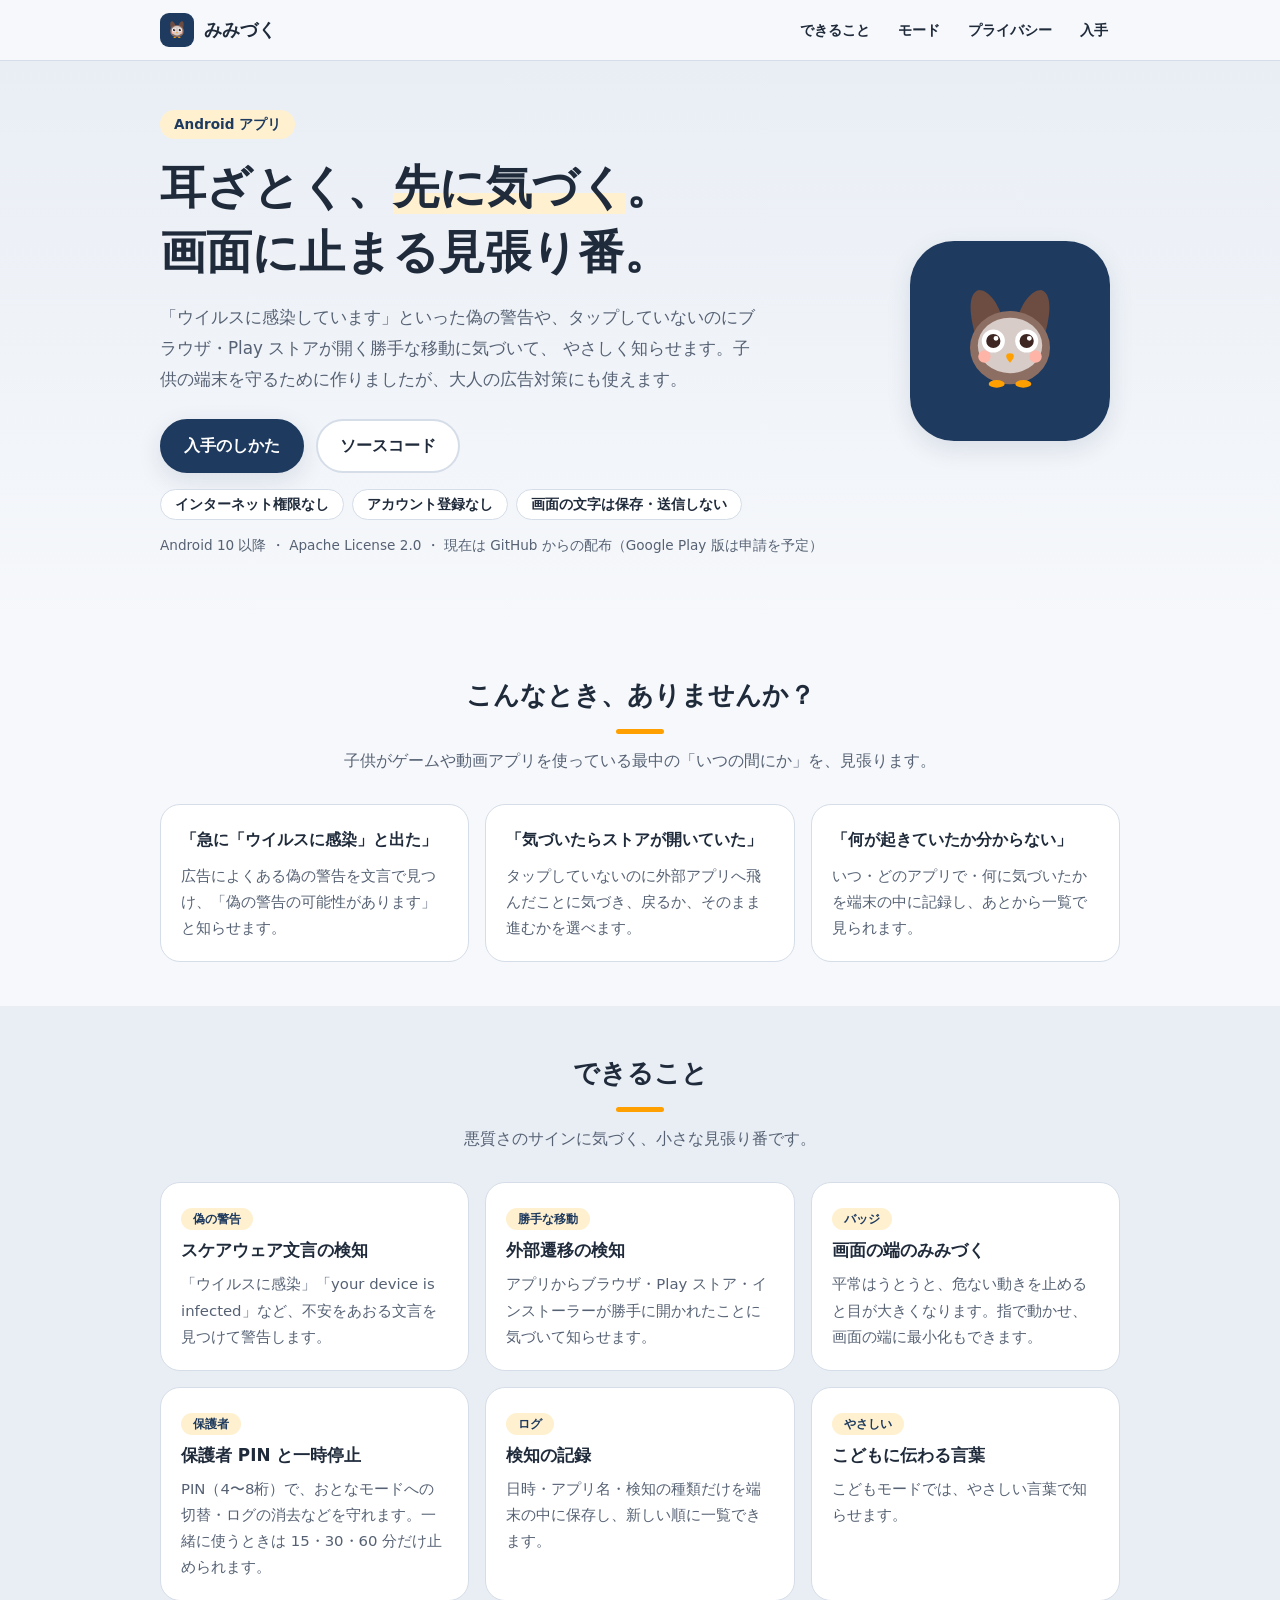
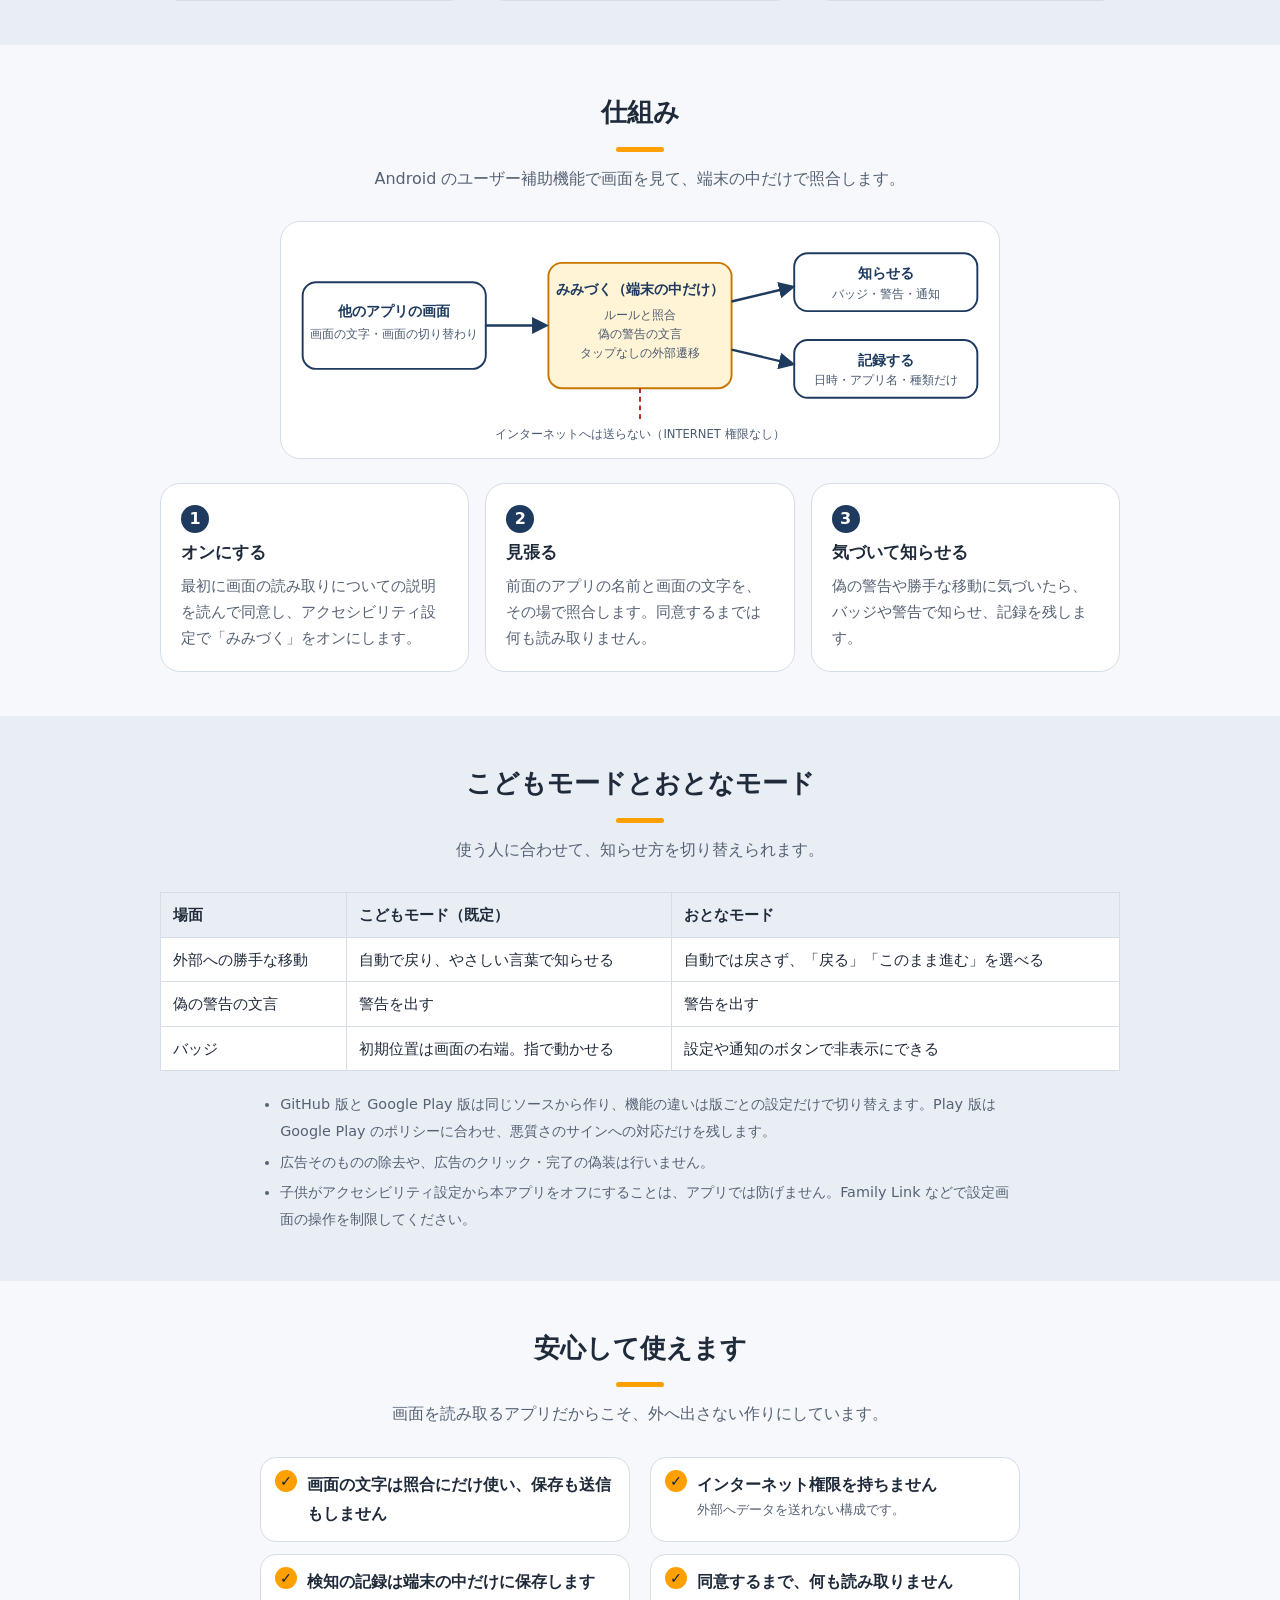
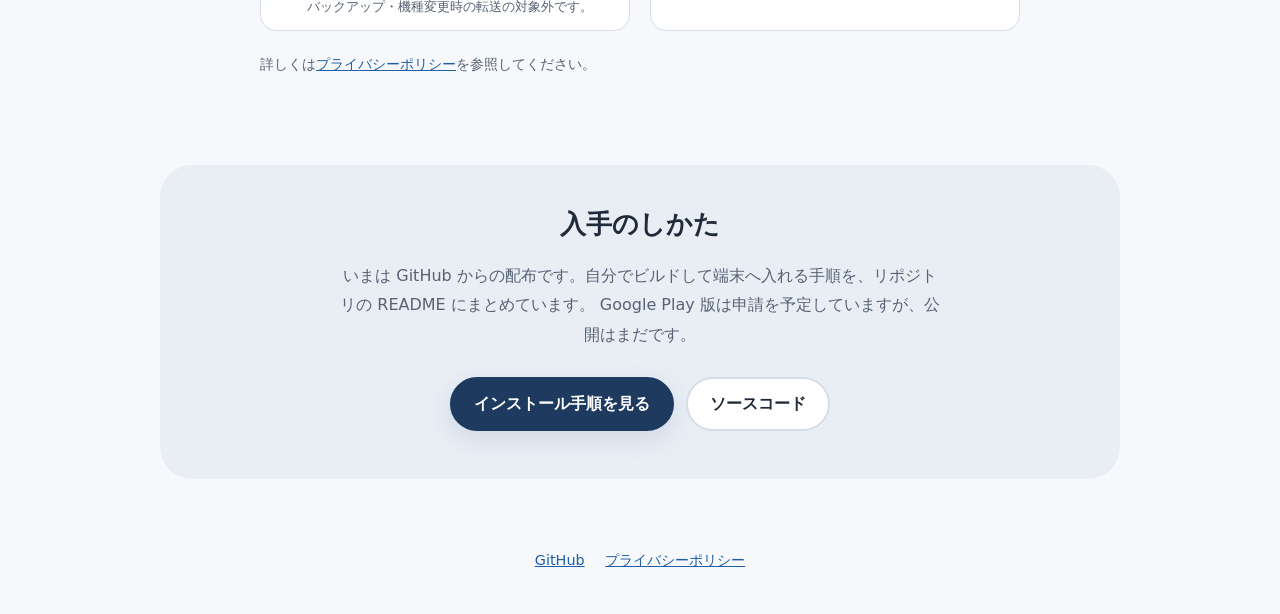
==== site/index.html @ 47a0e58a "docs: 🌐 みみづくの紹介サイト（site/）を追加 ikumemo・sesami-wear の site/ の構成に合わせ、HTML と CSS だけの静的ページを追加した。 実機のスクリーンシ" ====
<!doctype html>
<!--
  みみづくの紹介ページ。公開の手順は site/README.md。
  外部フォント・外部スクリプト・アクセス解析は読み込まない（閲覧者の情報を第三者へ送らないため）。
-->
<html lang="ja">
<head>
  <meta charset="utf-8">
  <meta name="viewport" content="width=device-width, initial-scale=1">
  <title>みみづく — 偽の警告・勝手な移動に気づく見張り番</title>
  <meta name="description" content="「ウイルスに感染」などの偽の警告や、広告による勝手なブラウザ・ストアへの移動に気づいて知らせる Android アプリ。子供の端末を守るために作りました。">
  <meta name="theme-color" content="#1E3A5F">
  <meta property="og:type" content="website">
  <meta property="og:url" content="https://filderschoice.github.io/mimiduku/">
  <link rel="canonical" href="https://filderschoice.github.io/mimiduku/">
  <meta property="og:title" content="みみづく">
  <meta property="og:description" content="偽の警告や勝手な移動に気づいて知らせる、Android の見張り番。（Android）">
  <meta property="og:locale" content="ja_JP">
  <meta property="og:site_name" content="みみづく">
  <link rel="icon" href="assets/icon.svg" type="image/svg+xml">
  <link rel="stylesheet" href="style.css">
</head>
<body>
  <header class="site-header">
    <div class="container">
      <a class="brand" href="#top">
        <img src="assets/icon.svg" alt="" width="34" height="34">
        <span>みみづく</span>
      </a>
      <nav class="nav" aria-label="ページ内の移動">
        <a href="#features">できること</a>
        <a href="#modes">モード</a>
        <a href="#privacy">プライバシー</a>
        <a href="#get">入手</a>
      </nav>
    </div>
  </header>

  <main id="top">
    <section class="hero">
      <div class="container hero-grid">
        <div>
          <span class="eyebrow">Android アプリ</span>
          <h1>耳ざとく、<em>先に気づく</em>。<br>画面に止まる見張り番。</h1>
          <p class="lead">
            「ウイルスに感染しています」といった偽の警告や、タップしていないのにブラウザ・Play ストアが開く勝手な移動に気づいて、
            やさしく知らせます。子供の端末を守るために作りましたが、大人の広告対策にも使えます。
          </p>
          <div class="actions">
            <a class="button primary" href="#get">入手のしかた</a>
            <a class="button" href="https://github.com/filderschoice/mimiduku">ソースコード</a>
          </div>
          <ul class="chips">
            <li>インターネット権限なし</li>
            <li>アカウント登録なし</li>
            <li>画面の文字は保存・送信しない</li>
          </ul>
          <p class="meta">Android 10 以降 ・ Apache License 2.0 ・ 現在は GitHub からの配布（Google Play 版は申請を予定）</p>
        </div>
        <img class="hero-icon" src="assets/icon.svg" alt="みみづくのアイコン。紺の背景に、くちばしの黄色い茶色のみみづく" width="200" height="200">
      </div>
    </section>

    <section id="scenes">
      <div class="container">
        <h2>こんなとき、ありませんか？</h2>
        <p class="section-lead">子供がゲームや動画アプリを使っている最中の「いつの間にか」を、見張ります。</p>
        <ul class="scenes">
          <li class="scene">
            <q>急に「ウイルスに感染」と出た</q>
            <p>広告によくある偽の警告を文言で見つけ、「偽の警告の可能性があります」と知らせます。</p>
          </li>
          <li class="scene">
            <q>気づいたらストアが開いていた</q>
            <p>タップしていないのに外部アプリへ飛んだことに気づき、戻るか、そのまま進むかを選べます。</p>
          </li>
          <li class="scene">
            <q>何が起きていたか分からない</q>
            <p>いつ・どのアプリで・何に気づいたかを端末の中に記録し、あとから一覧で見られます。</p>
          </li>
        </ul>
      </div>
    </section>

    <section id="features" class="alt">
      <div class="container">
        <h2>できること</h2>
        <p class="section-lead">悪質さのサインに気づく、小さな見張り番です。</p>
        <ul class="features">
          <li class="card">
            <span class="tag">偽の警告</span>
            <h3>スケアウェア文言の検知</h3>
            <p>「ウイルスに感染」「your device is infected」など、不安をあおる文言を見つけて警告します。</p>
          </li>
          <li class="card">
            <span class="tag">勝手な移動</span>
            <h3>外部遷移の検知</h3>
            <p>アプリからブラウザ・Play ストア・インストーラーが勝手に開かれたことに気づいて知らせます。</p>
          </li>
          <li class="card">
            <span class="tag">バッジ</span>
            <h3>画面の端のみみづく</h3>
            <p>平常はうとうと、危ない動きを止めると目が大きくなります。指で動かせ、画面の端に最小化もできます。</p>
          </li>
          <li class="card">
            <span class="tag">保護者</span>
            <h3>保護者 PIN と一時停止</h3>
            <p>PIN（4〜8桁）で、おとなモードへの切替・ログの消去などを守れます。一緒に使うときは 15・30・60 分だけ止められます。</p>
          </li>
          <li class="card">
            <span class="tag">ログ</span>
            <h3>検知の記録</h3>
            <p>日時・アプリ名・検知の種類だけを端末の中に保存し、新しい順に一覧できます。</p>
          </li>
          <li class="card">
            <span class="tag">やさしい</span>
            <h3>こどもに伝わる言葉</h3>
            <p>こどもモードでは、やさしい言葉で知らせます。</p>
          </li>
        </ul>
      </div>
    </section>

    <section id="how">
      <div class="container">
        <h2>仕組み</h2>
        <p class="section-lead">Android のユーザー補助機能で画面を見て、端末の中だけで照合します。</p>
        <img class="diagram" src="assets/how-it-works.svg" alt="仕組みの図解（実画面ではありません）。他のアプリの画面の文字と切り替わりを、端末の中でみみづくがルールと照合し、バッジ・警告・通知で知らせ、検知の記録を端末の中に残す。インターネットへは送らない" width="720" height="220">
        <ol class="steps">
          <li><h3>オンにする</h3><p>最初に画面の読み取りについての説明を読んで同意し、アクセシビリティ設定で「みみづく」をオンにします。</p></li>
          <li><h3>見張る</h3><p>前面のアプリの名前と画面の文字を、その場で照合します。同意するまでは何も読み取りません。</p></li>
          <li><h3>気づいて知らせる</h3><p>偽の警告や勝手な移動に気づいたら、バッジや警告で知らせ、記録を残します。</p></li>
        </ol>
      </div>
    </section>

    <section id="modes" class="alt">
      <div class="container">
        <h2>こどもモードとおとなモード</h2>
        <p class="section-lead">使う人に合わせて、知らせ方を切り替えられます。</p>
        <div class="table-wrap">
          <table>
            <thead><tr><th>場面</th><th>こどもモード（既定）</th><th>おとなモード</th></tr></thead>
            <tbody>
              <tr><td>外部への勝手な移動</td><td>自動で戻り、やさしい言葉で知らせる</td><td>自動では戻さず、「戻る」「このまま進む」を選べる</td></tr>
              <tr><td>偽の警告の文言</td><td>警告を出す</td><td>警告を出す</td></tr>
              <tr><td>バッジ</td><td>初期位置は画面の右端。指で動かせる</td><td>設定や通知のボタンで非表示にできる</td></tr>
            </tbody>
          </table>
        </div>
        <ul class="note">
          <li>GitHub 版と Google Play 版は同じソースから作り、機能の違いは版ごとの設定だけで切り替えます。Play 版は Google Play のポリシーに合わせ、悪質さのサインへの対応だけを残します。</li>
          <li>広告そのものの除去や、広告のクリック・完了の偽装は行いません。</li>
          <li>子供がアクセシビリティ設定から本アプリをオフにすることは、アプリでは防げません。Family Link などで設定画面の操作を制限してください。</li>
        </ul>
      </div>
    </section>

    <section id="privacy">
      <div class="container">
        <h2>安心して使えます</h2>
        <p class="section-lead">画面を読み取るアプリだからこそ、外へ出さない作りにしています。</p>
        <ul class="relief-list">
          <li>画面の文字は照合にだけ使い、保存も送信もしません</li>
          <li>インターネット権限を持ちません<small>外部へデータを送れない構成です。</small></li>
          <li>検知の記録は端末の中だけに保存します<small>バックアップ・機種変更時の転送の対象外です。</small></li>
          <li>同意するまで、何も読み取りません</li>
        </ul>
        <p class="note">詳しくは<a href="https://github.com/filderschoice/mimiduku/blob/main/docs/PRIVACY.md">プライバシーポリシー</a>を参照してください。</p>
      </div>
    </section>

    <section id="get" class="closing">
      <div class="container">
        <div class="closing-box">
          <h2>入手のしかた</h2>
          <p class="section-lead">
            いまは GitHub からの配布です。自分でビルドして端末へ入れる手順を、リポジトリの README にまとめています。
            Google Play 版は申請を予定していますが、公開はまだです。
          </p>
          <div class="actions">
            <a class="button primary" href="https://github.com/filderschoice/mimiduku#インストールサイドロード">インストール手順を見る</a>
            <a class="button" href="https://github.com/filderschoice/mimiduku">ソースコード</a>
          </div>
        </div>
      </div>
    </section>
  </main>

  <footer class="site-footer">
    <div class="container">
      <a href="https://github.com/filderschoice/mimiduku">GitHub</a>
      <a href="https://github.com/filderschoice/mimiduku/blob/main/docs/PRIVACY.md">プライバシーポリシー</a>
    </div>
  </footer>
</body>
</html>
---- site/style.css ----
/* みみづく紹介ページの共通スタイル。外部フォント・外部スクリプトは読み込まない。
   色はアプリのアイコン（紺の背景・茶色のみみづく・琥珀色のくちばし）から取っている。
   ライト／ダークは閲覧者の OS の設定に従う。 */
:root {
  --accent: #1e3a5f;
  --accent-strong: #1e3a5f;
  --on-accent: #ffffff;
  --amber: #ffa000;
  --amber-soft: #fff1cf;
  --bg: #f6f8fb;
  --bg-alt: #e9eef5;
  --surface: #ffffff;
  --text: #1f2a3a;
  --muted: #566274;
  --border: #d5dde8;
  --link: #1e5fa8;
  --shadow: 0 8px 24px rgba(30, 58, 95, 0.12);
  --radius: 20px;
  --max: 960px;
  --font: system-ui, -apple-system, "Segoe UI", "Hiragino Sans", "Noto Sans JP", "Yu Gothic UI", sans-serif;
  color-scheme: light dark;
}
@media (prefers-color-scheme: dark) {
  :root {
    --accent: #ffb938;
    --accent-strong: #ffd27a;
    --on-accent: #14233a;
    --amber-soft: #3a2f14;
    --bg: #0f1a2b;
    --bg-alt: #16263d;
    --surface: #1a2c47;
    --text: #e8eef7;
    --muted: #a9b6c9;
    --border: #2b4064;
    --link: #8ec1ff;
    --shadow: 0 8px 24px rgba(0, 0, 0, 0.4);
  }
}

*, *::before, *::after { box-sizing: border-box; }
html { scroll-behavior: smooth; }
body { margin: 0; background: var(--bg); color: var(--text); font-family: var(--font); line-height: 1.85; }
a { color: var(--link); }
img, svg { max-width: 100%; height: auto; }
.container { width: min(100% - 32px, var(--max)); margin-inline: auto; }

.site-header { background: var(--bg); border-bottom: 1px solid var(--border); position: sticky; top: 0; z-index: 10; }
.site-header .container { display: flex; align-items: center; gap: 16px; min-height: 60px; }
.brand { display: flex; align-items: center; gap: 10px; font-weight: 800; font-size: 1.1rem; color: var(--text); text-decoration: none; }
.brand img { width: 34px; height: 34px; border-radius: 9px; }
.nav { margin-left: auto; display: flex; gap: 4px; flex-wrap: wrap; }
.nav a { font-size: 0.9rem; font-weight: 700; text-decoration: none; padding: 4px 12px; border-radius: 999px; color: var(--text); }
.nav a:hover { background: var(--bg-alt); }

.hero { padding: 48px 0 56px; background: linear-gradient(180deg, var(--bg-alt) 0%, var(--bg) 100%); }
.hero-grid { display: grid; grid-template-columns: minmax(0, 1fr) 220px; gap: 32px; align-items: center; }
.eyebrow { display: inline-block; font-size: 0.85rem; font-weight: 800; color: var(--accent-strong); background: var(--amber-soft); border-radius: 999px; padding: 2px 14px; }
.hero h1 { font-size: clamp(1.9rem, 5.5vw, 2.9rem); line-height: 1.4; margin: 16px 0; }
.hero h1 em { font-style: normal; background: linear-gradient(transparent 62%, var(--amber-soft) 62%); }
.lead { font-size: 1.05rem; color: var(--muted); max-width: 36em; }
.hero-icon { justify-self: center; width: 200px; height: 200px; border-radius: 44px; box-shadow: var(--shadow); }
.actions { display: flex; flex-wrap: wrap; gap: 12px; margin: 24px 0 12px; }
.button { display: inline-block; padding: 10px 22px; border: 2px solid var(--border); border-radius: 999px; background: var(--surface); color: var(--text); text-decoration: none; font-weight: 700; }
.button.primary { background: var(--accent); border-color: var(--accent); color: var(--on-accent); box-shadow: var(--shadow); }
.meta { font-size: 0.85rem; color: var(--muted); }
.chips { display: flex; flex-wrap: wrap; gap: 8px; margin: 16px 0 0; padding: 0; list-style: none; }
.chips li { font-size: 0.85rem; font-weight: 700; padding: 2px 14px; border-radius: 999px; background: var(--surface); border: 1px solid var(--border); }

section { padding: 44px 0; }
h2 { font-size: 1.6rem; margin: 0 0 8px; text-align: center; }
h2::after { content: ""; display: block; width: 48px; height: 5px; margin: 10px auto 0; border-radius: 999px; background: var(--amber); }
.section-lead { color: var(--muted); margin: 12px auto 28px; text-align: center; max-width: 38em; }

.scenes, .features, .steps { list-style: none; margin: 0; padding: 0; display: grid; gap: 16px; grid-template-columns: repeat(3, minmax(0, 1fr)); }
.steps { counter-reset: step; margin-top: 24px; }
.card, .scene, .steps li { background: var(--surface); border: 1px solid var(--border); border-radius: var(--radius); padding: 20px; height: 100%; }
.scene q { display: block; font-weight: 800; margin-bottom: 8px; quotes: "「" "」"; }
.scene p, .card p, .steps p { margin: 0; color: var(--muted); font-size: 0.93rem; line-height: 1.75; }
.card h3, .steps h3 { margin: 6px 0 8px; font-size: 1.05rem; line-height: 1.5; }
.tag { display: inline-block; font-size: 0.75rem; font-weight: 800; color: var(--accent-strong); background: var(--amber-soft); border-radius: 999px; padding: 0 12px; }
.steps li::before { counter-increment: step; content: counter(step); display: inline-block; width: 28px; height: 28px; line-height: 28px; text-align: center; border-radius: 50%; background: var(--accent); color: var(--on-accent); font-weight: 800; }

.alt { background: var(--bg-alt); }
.diagram { display: block; margin: 0 auto; width: min(100%, 720px); background: #ffffff; border: 1px solid var(--border); border-radius: var(--radius); padding: 12px; }

.table-wrap { overflow-x: auto; }
table { border-collapse: collapse; width: 100%; background: var(--surface); font-size: 0.92rem; }
th, td { border: 1px solid var(--border); padding: 10px 12px; text-align: left; vertical-align: top; line-height: 1.6; }
th { background: var(--bg-alt); }

.relief-list { list-style: none; margin: 0 auto; padding: 0; display: grid; grid-template-columns: repeat(2, minmax(0, 1fr)); gap: 12px 20px; max-width: 760px; }
.relief-list li { background: var(--surface); border: 1px solid var(--border); border-radius: 16px; padding: 12px 16px 12px 46px; position: relative; font-weight: 700; }
.relief-list li::before { content: "✓"; position: absolute; left: 14px; top: 12px; width: 22px; height: 22px; line-height: 22px; text-align: center; border-radius: 50%; background: var(--amber); color: #14233a; font-size: 0.9rem; }
.relief-list small { display: block; font-weight: 400; color: var(--muted); line-height: 1.6; }
.note { max-width: 760px; margin: 20px auto 0; font-size: 0.9rem; color: var(--muted); }
ul.note { padding-left: 1.4em; }
.note li { margin-bottom: 4px; }

.closing { text-align: center; }
.closing-box { background: var(--bg-alt); border-radius: 32px; padding: 36px 20px; }
.closing-box h2::after { display: none; }
.closing-box .actions { justify-content: center; }

.site-footer { padding: 24px 0 40px; color: var(--muted); font-size: 0.9rem; text-align: center; }
.site-footer a { margin: 0 8px; }

@media (max-width: 800px) {
  .scenes, .features, .steps { grid-template-columns: minmax(0, 1fr); }
  .hero-grid { grid-template-columns: minmax(0, 1fr); }
  .hero-icon { width: 140px; height: 140px; border-radius: 32px; order: -1; justify-self: start; }
  .relief-list { grid-template-columns: minmax(0, 1fr); }
  .nav a { padding: 4px 8px; }
}
@media (prefers-reduced-motion: reduce) { html { scroll-behavior: auto; } }
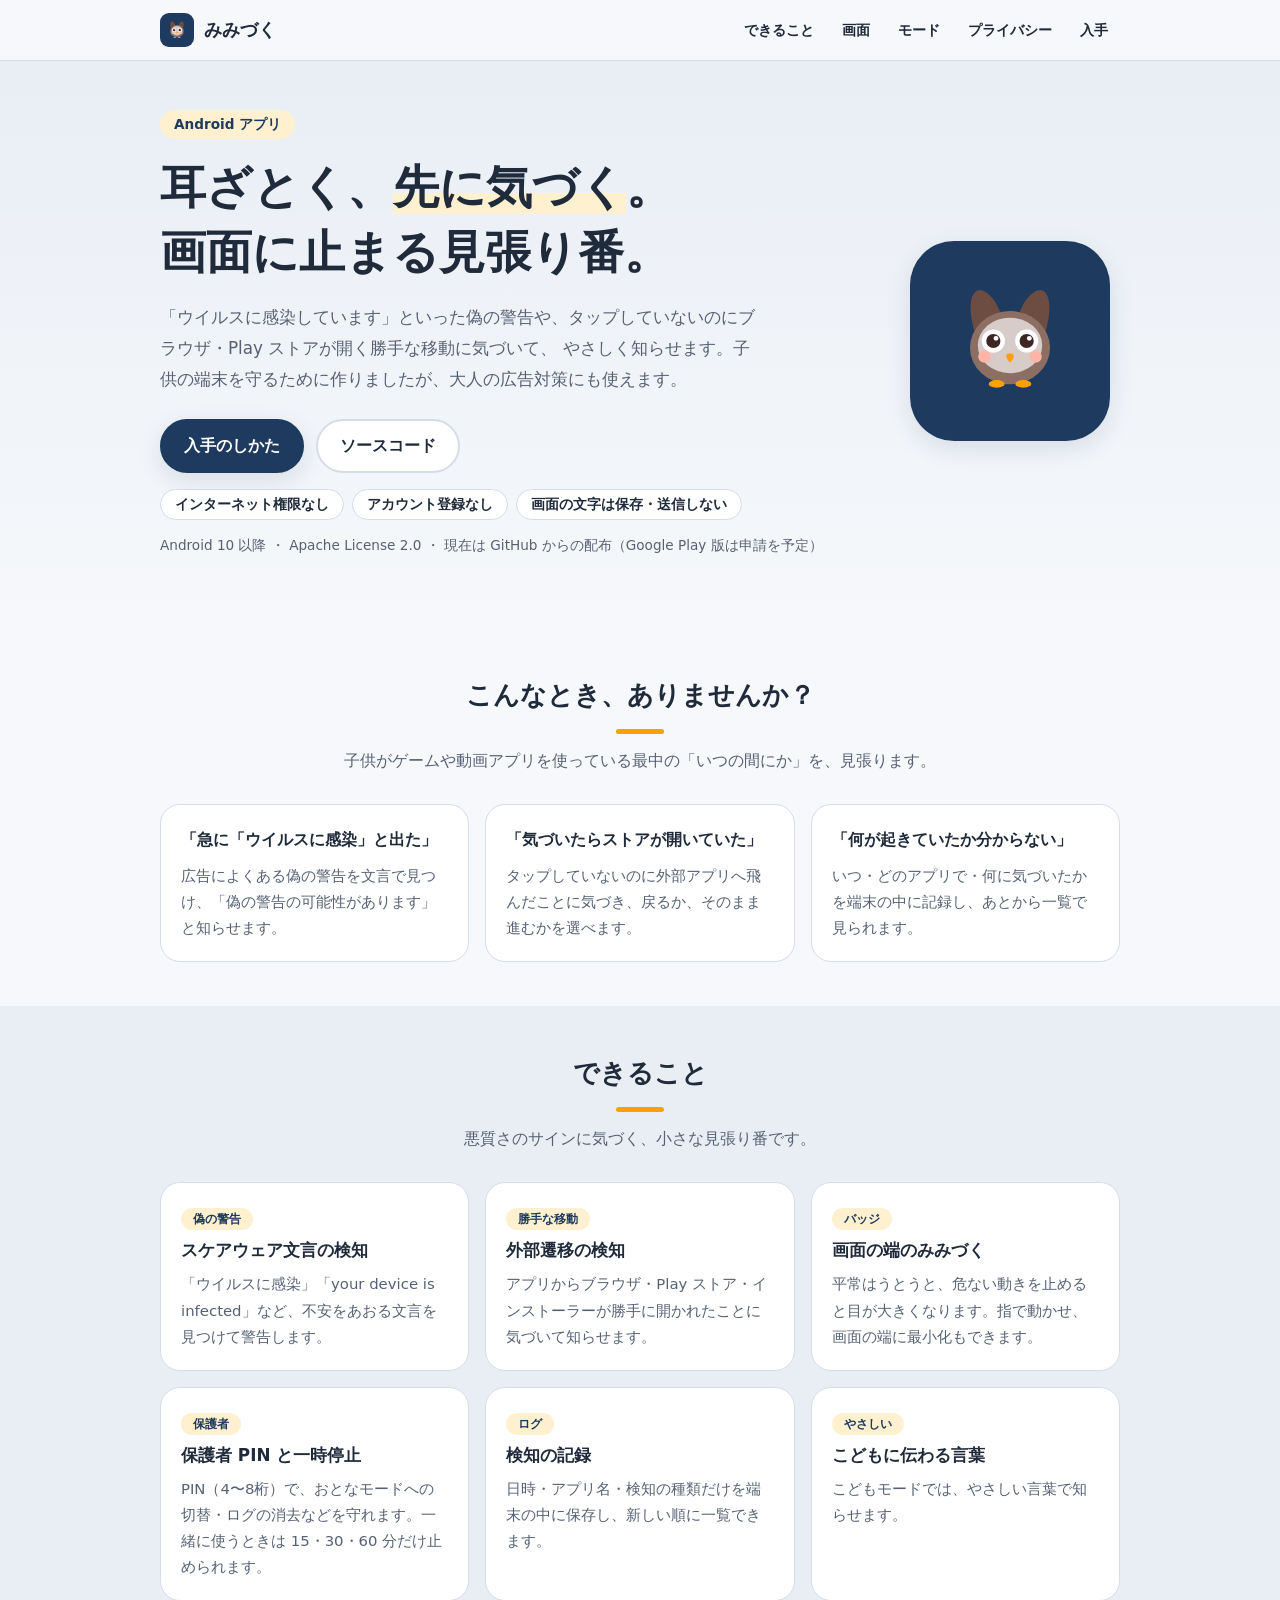
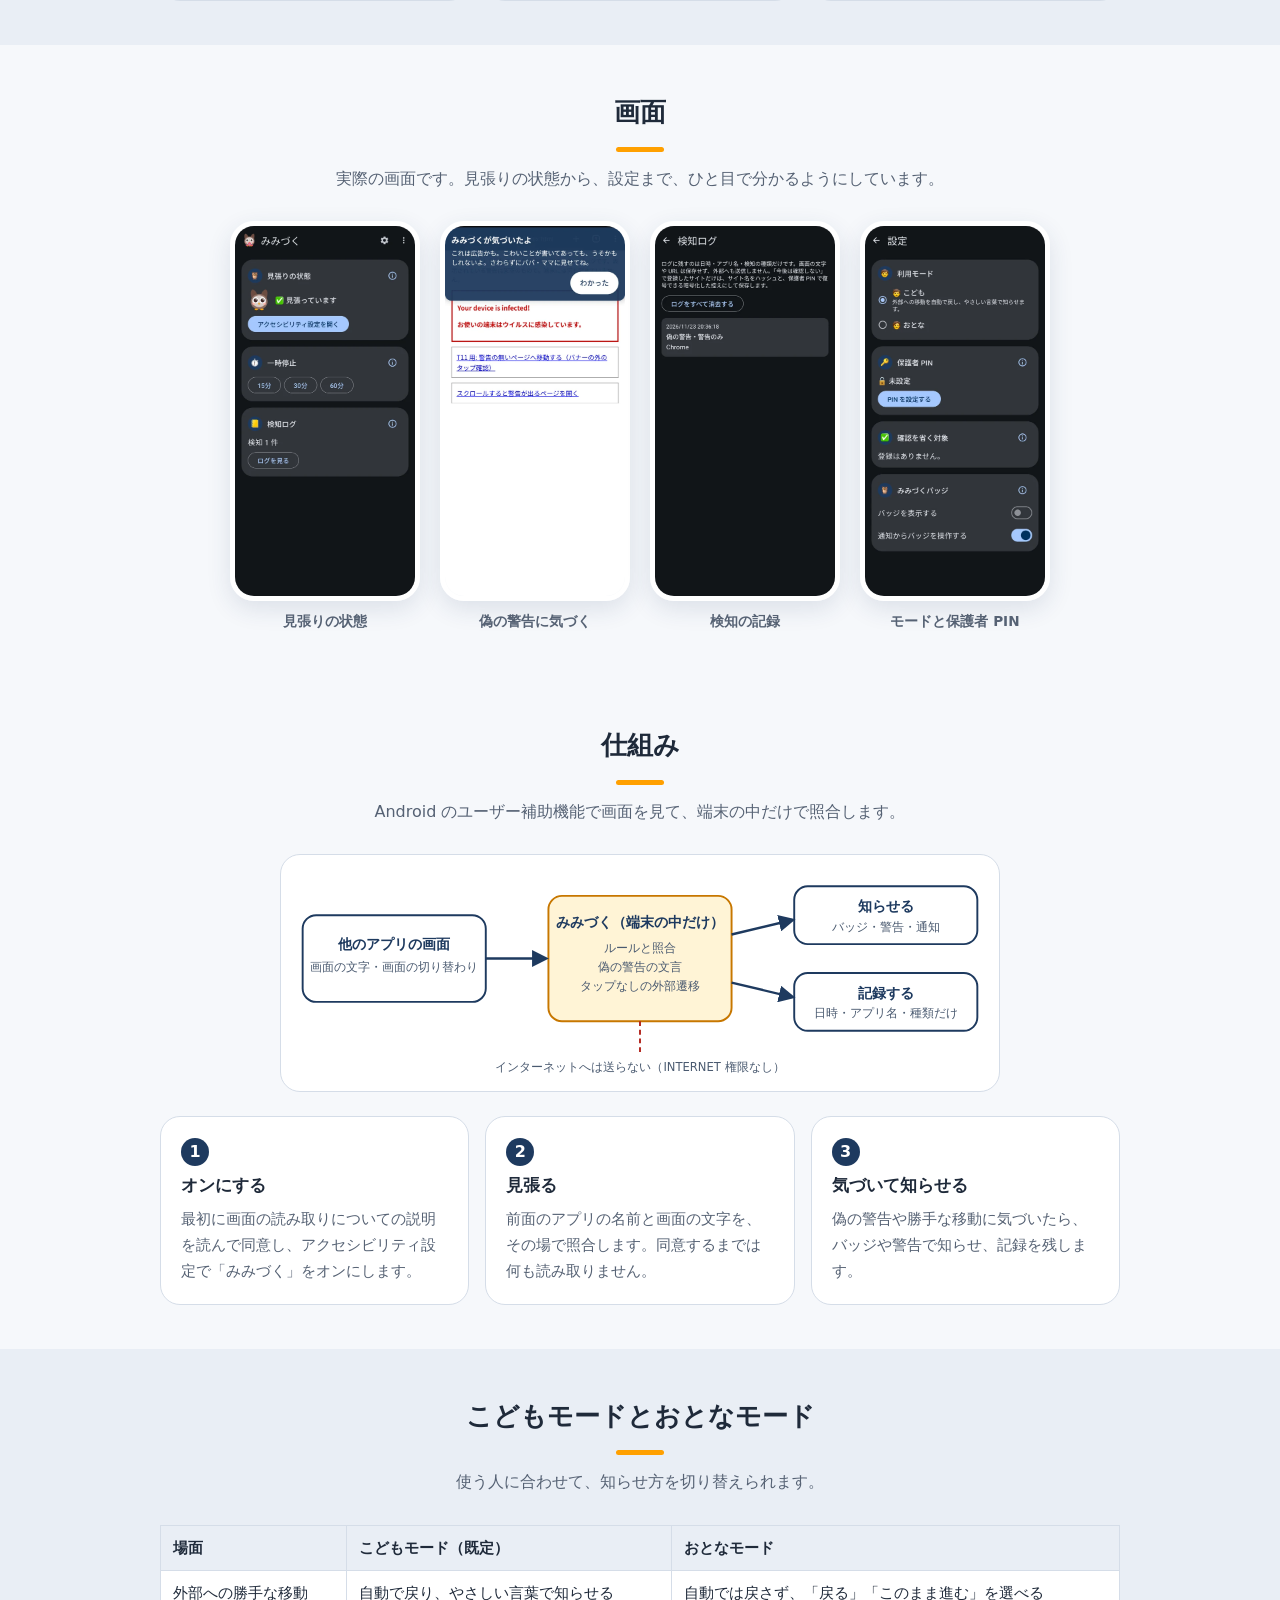
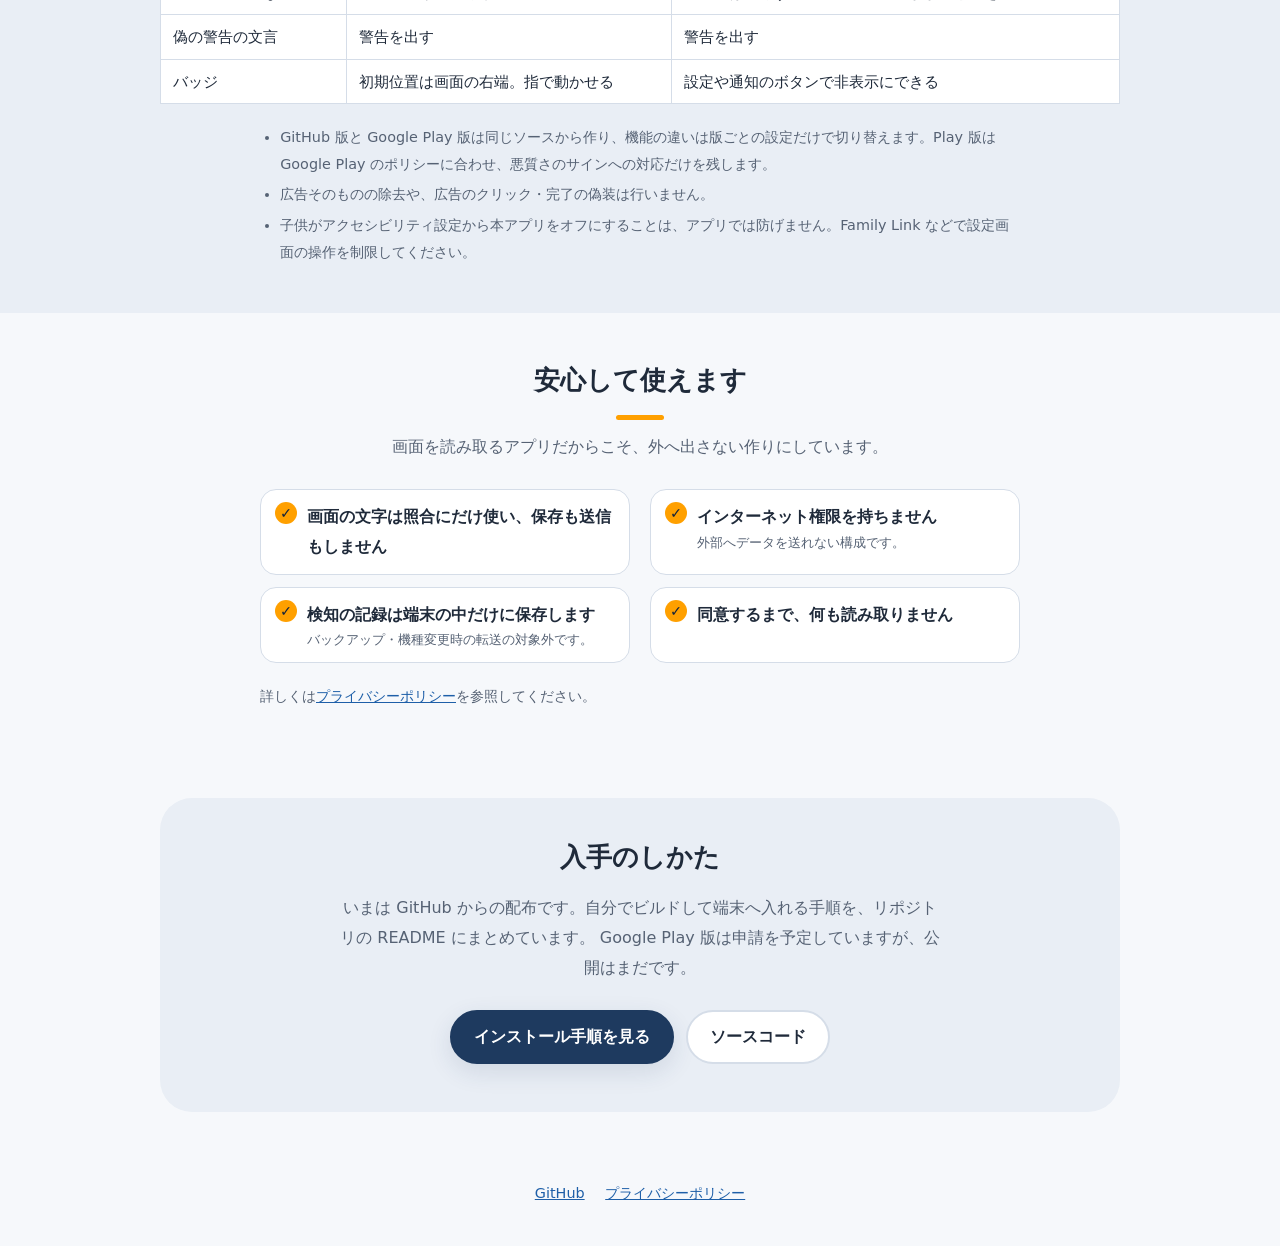
==== commit 9cedab15: "feat: 📸 実機のスクリーンショットを撮り、紹介サイトと Play 掲載用の画像を追加 実機（Pixel 8 Pro）で GitHub 版 release の4画面を撮り、ステータスバーとナビゲー" ====
--- a/site/index.html
+++ b/site/index.html
@@ -29,6 +29,7 @@
       </a>
       <nav class="nav" aria-label="ページ内の移動">
         <a href="#features">できること</a>
+        <a href="#screens">画面</a>
         <a href="#modes">モード</a>
         <a href="#privacy">プライバシー</a>
         <a href="#get">入手</a>
@@ -121,6 +122,31 @@
       </div>
     </section>
 
+    <section id="screens">
+      <div class="container">
+        <h2>画面</h2>
+        <p class="section-lead">実際の画面です。見張りの状態から、設定まで、ひと目で分かるようにしています。</p>
+        <ul class="gallery">
+          <li>
+            <img class="shot" src="assets/screenshots/home.webp" alt="ホーム画面。「見張っています」の表示と、一時停止（15・30・60分）、検知ログの件数が並んでいる" width="540" height="1109" loading="lazy">
+            <span>見張りの状態</span>
+          </li>
+          <li>
+            <img class="shot" src="assets/screenshots/warn.webp" alt="ブラウザに「Your device is infected!」と出ているテストページの上に、みみづくの「気づいたよ」の警告が重なっている" width="540" height="1109" loading="lazy">
+            <span>偽の警告に気づく</span>
+          </li>
+          <li>
+            <img class="shot" src="assets/screenshots/log.webp" alt="検知ログの画面。日時と「偽の警告・警告のみ」と、検知したアプリ名が1件並んでいる" width="540" height="1109" loading="lazy">
+            <span>検知の記録</span>
+          </li>
+          <li>
+            <img class="shot" src="assets/screenshots/settings.webp" alt="設定の画面。利用モード（こども・おとな）、保護者 PIN、確認を省く対象、バッジの設定がある" width="540" height="1109" loading="lazy">
+            <span>モードと保護者 PIN</span>
+          </li>
+        </ul>
+      </div>
+    </section>
+
     <section id="how">
       <div class="container">
         <h2>仕組み</h2>
--- a/site/style.css
+++ b/site/style.css
@@ -83,6 +83,11 @@
 .alt { background: var(--bg-alt); }
 .diagram { display: block; margin: 0 auto; width: min(100%, 720px); background: #ffffff; border: 1px solid var(--border); border-radius: var(--radius); padding: 12px; }
 
+/* 画面ギャラリー: 同じ縦横比の実機スクリーンショットをそろえて並べる（幅 540px の画像を 2 倍の解像度として使う） */
+.gallery { display: grid; grid-template-columns: repeat(4, minmax(0, 190px)); justify-content: center; gap: 20px; margin: 0; padding: 0; list-style: none; }
+.gallery li { text-align: center; color: var(--muted); font-size: 0.85rem; font-weight: 700; }
+.shot { display: block; width: 100%; height: auto; border: 5px solid var(--surface); border-radius: 24px; box-shadow: var(--shadow); margin-bottom: 8px; }
+
 .table-wrap { overflow-x: auto; }
 table { border-collapse: collapse; width: 100%; background: var(--surface); font-size: 0.92rem; }
 th, td { border: 1px solid var(--border); padding: 10px 12px; text-align: left; vertical-align: top; line-height: 1.6; }
@@ -109,6 +114,7 @@
   .hero-grid { grid-template-columns: minmax(0, 1fr); }
   .hero-icon { width: 140px; height: 140px; border-radius: 32px; order: -1; justify-self: start; }
   .relief-list { grid-template-columns: minmax(0, 1fr); }
+  .gallery { grid-template-columns: repeat(2, minmax(0, 170px)); gap: 16px 12px; }
   .nav a { padding: 4px 8px; }
 }
 @media (prefers-reduced-motion: reduce) { html { scroll-behavior: auto; } }
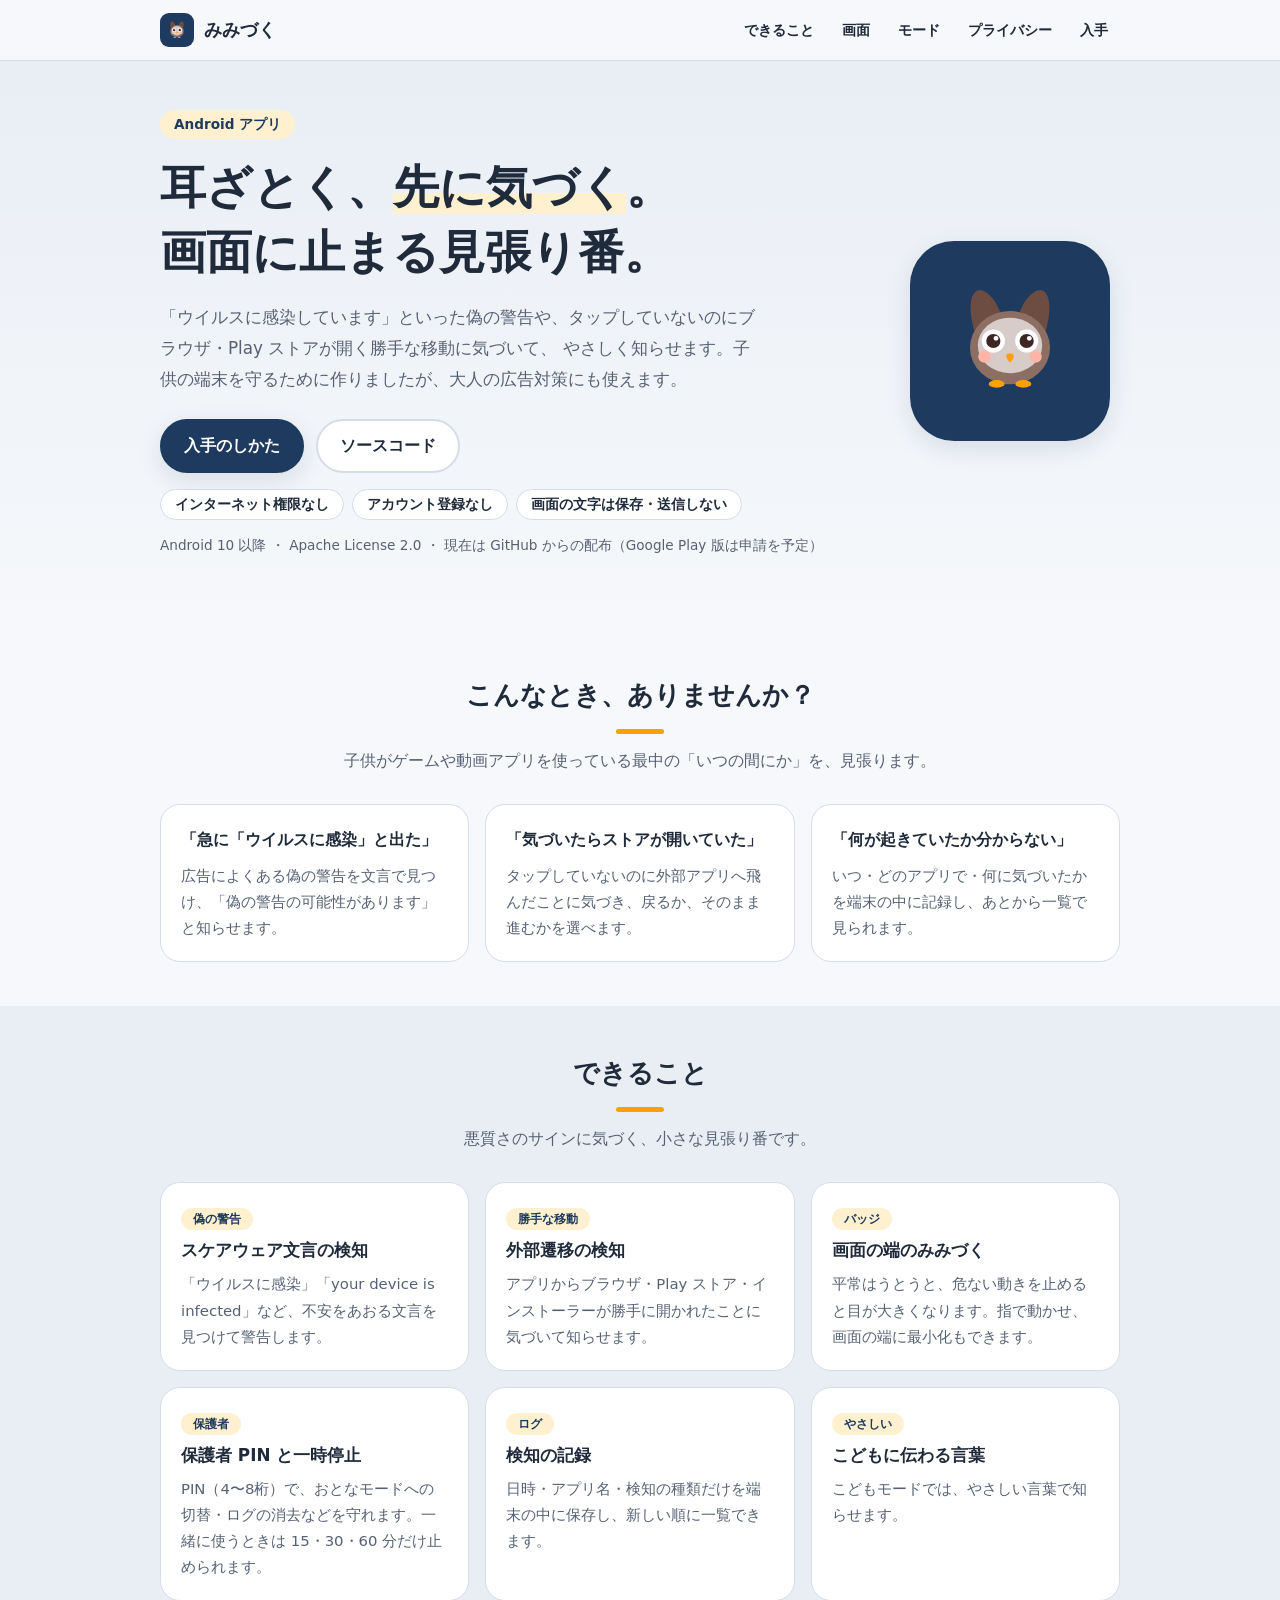
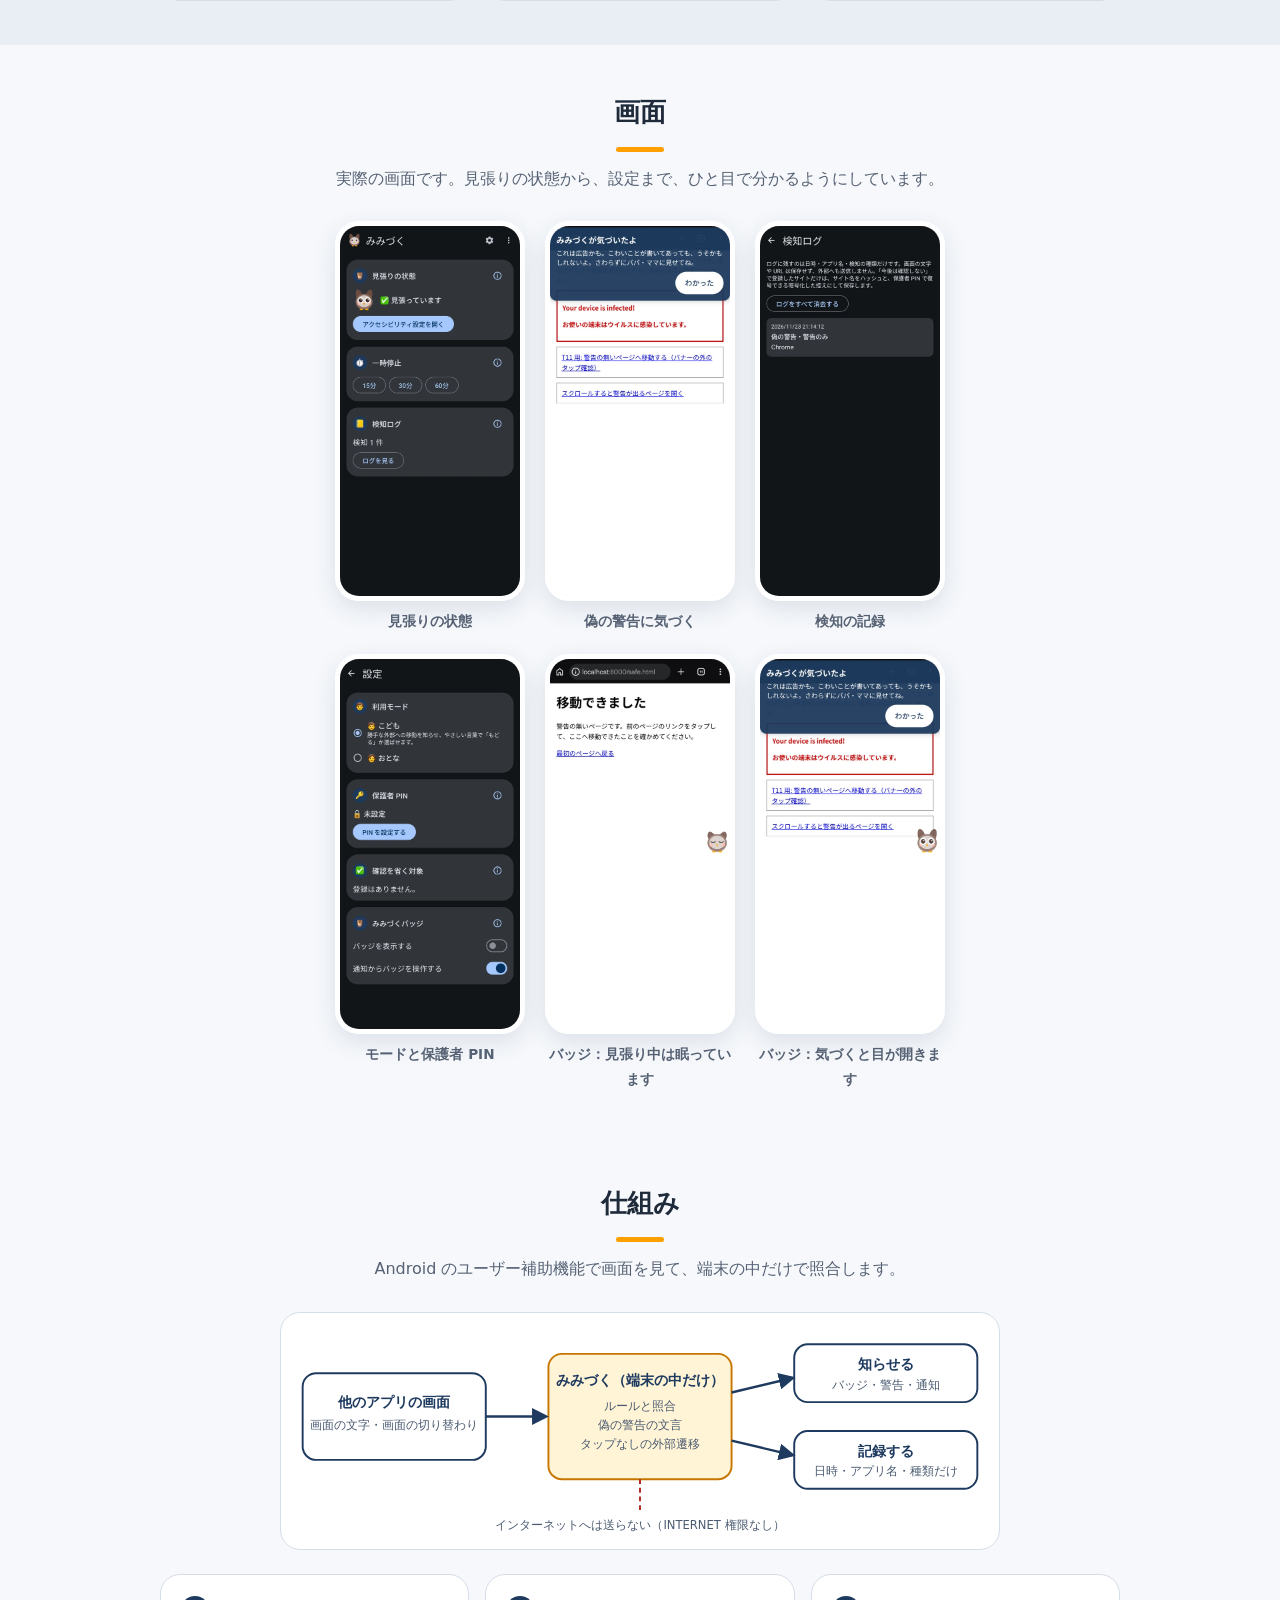
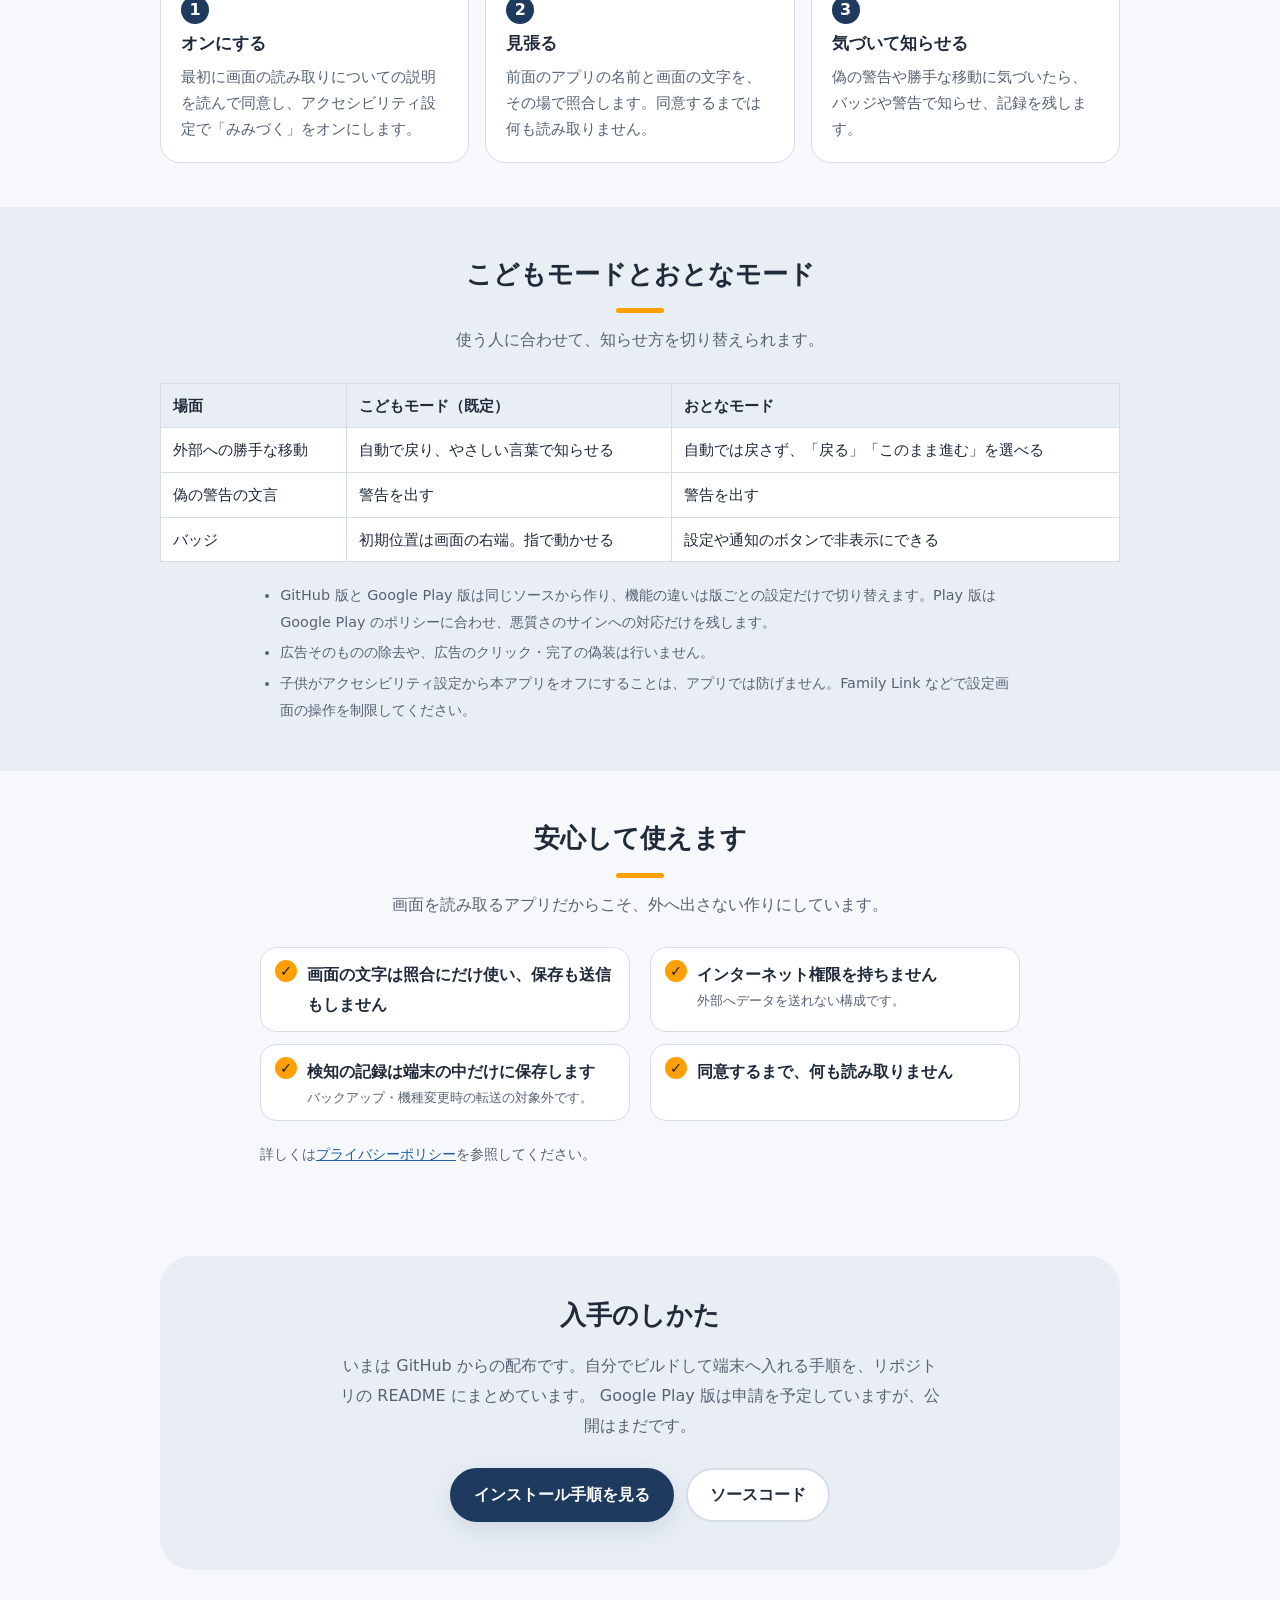
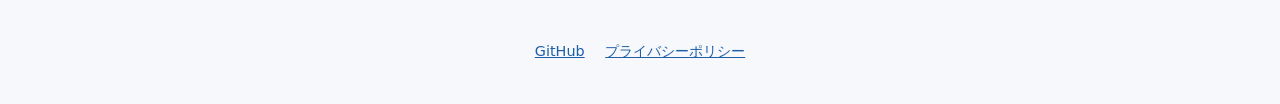
==== commit 6d4e56ae: "feat: 🖼️ Play 版の release でスクリーンショットを撮り直し、バッジの画像をサイトへ追加 署名つきの Play 版（versionCode 3）で、ホーム・偽の警告・検知ログ・設定" ====
--- a/site/index.html
+++ b/site/index.html
@@ -143,6 +143,14 @@
             <img class="shot" src="assets/screenshots/settings.webp" alt="設定の画面。利用モード（こども・おとな）、保護者 PIN、確認を省く対象、バッジの設定がある" width="540" height="1109" loading="lazy">
             <span>モードと保護者 PIN</span>
           </li>
+          <li>
+            <img class="shot" src="assets/screenshots/badge-idle.webp" alt="ブラウザの画面の右の端に、目を閉じて眠っているみみづくのバッジが出ている" width="540" height="1109" loading="lazy">
+            <span>バッジ：見張り中は眠っています</span>
+          </li>
+          <li>
+            <img class="shot" src="assets/screenshots/badge-alert.webp" alt="警告を検知した直後。警告の上に重なる「気づいたよ」の案内と、目を開いたみみづくのバッジ" width="540" height="1109" loading="lazy">
+            <span>バッジ：気づくと目が開きます</span>
+          </li>
         </ul>
       </div>
     </section>
--- a/site/style.css
+++ b/site/style.css
@@ -84,7 +84,7 @@
 .diagram { display: block; margin: 0 auto; width: min(100%, 720px); background: #ffffff; border: 1px solid var(--border); border-radius: var(--radius); padding: 12px; }
 
 /* 画面ギャラリー: 同じ縦横比の実機スクリーンショットをそろえて並べる（幅 540px の画像を 2 倍の解像度として使う） */
-.gallery { display: grid; grid-template-columns: repeat(4, minmax(0, 190px)); justify-content: center; gap: 20px; margin: 0; padding: 0; list-style: none; }
+.gallery { display: grid; grid-template-columns: repeat(3, minmax(0, 190px)); justify-content: center; gap: 20px; margin: 0; padding: 0; list-style: none; }
 .gallery li { text-align: center; color: var(--muted); font-size: 0.85rem; font-weight: 700; }
 .shot { display: block; width: 100%; height: auto; border: 5px solid var(--surface); border-radius: 24px; box-shadow: var(--shadow); margin-bottom: 8px; }
 
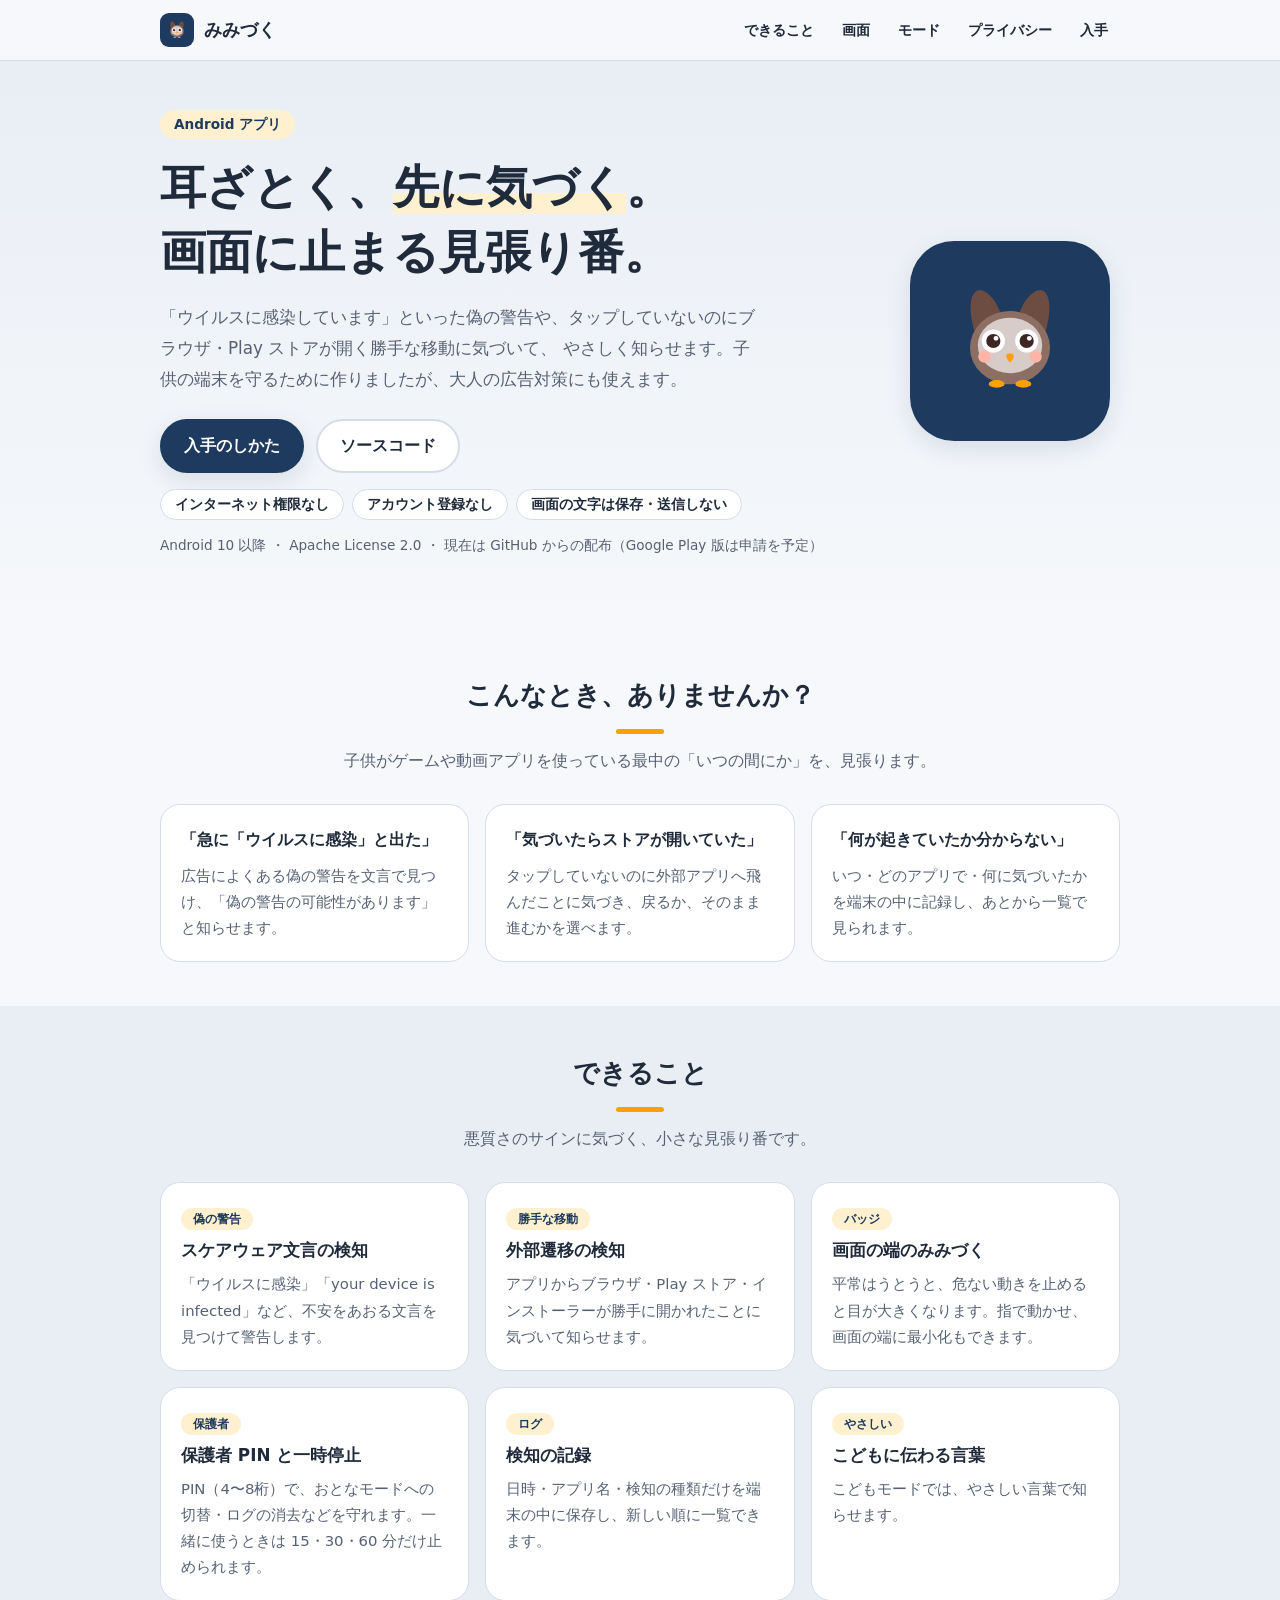
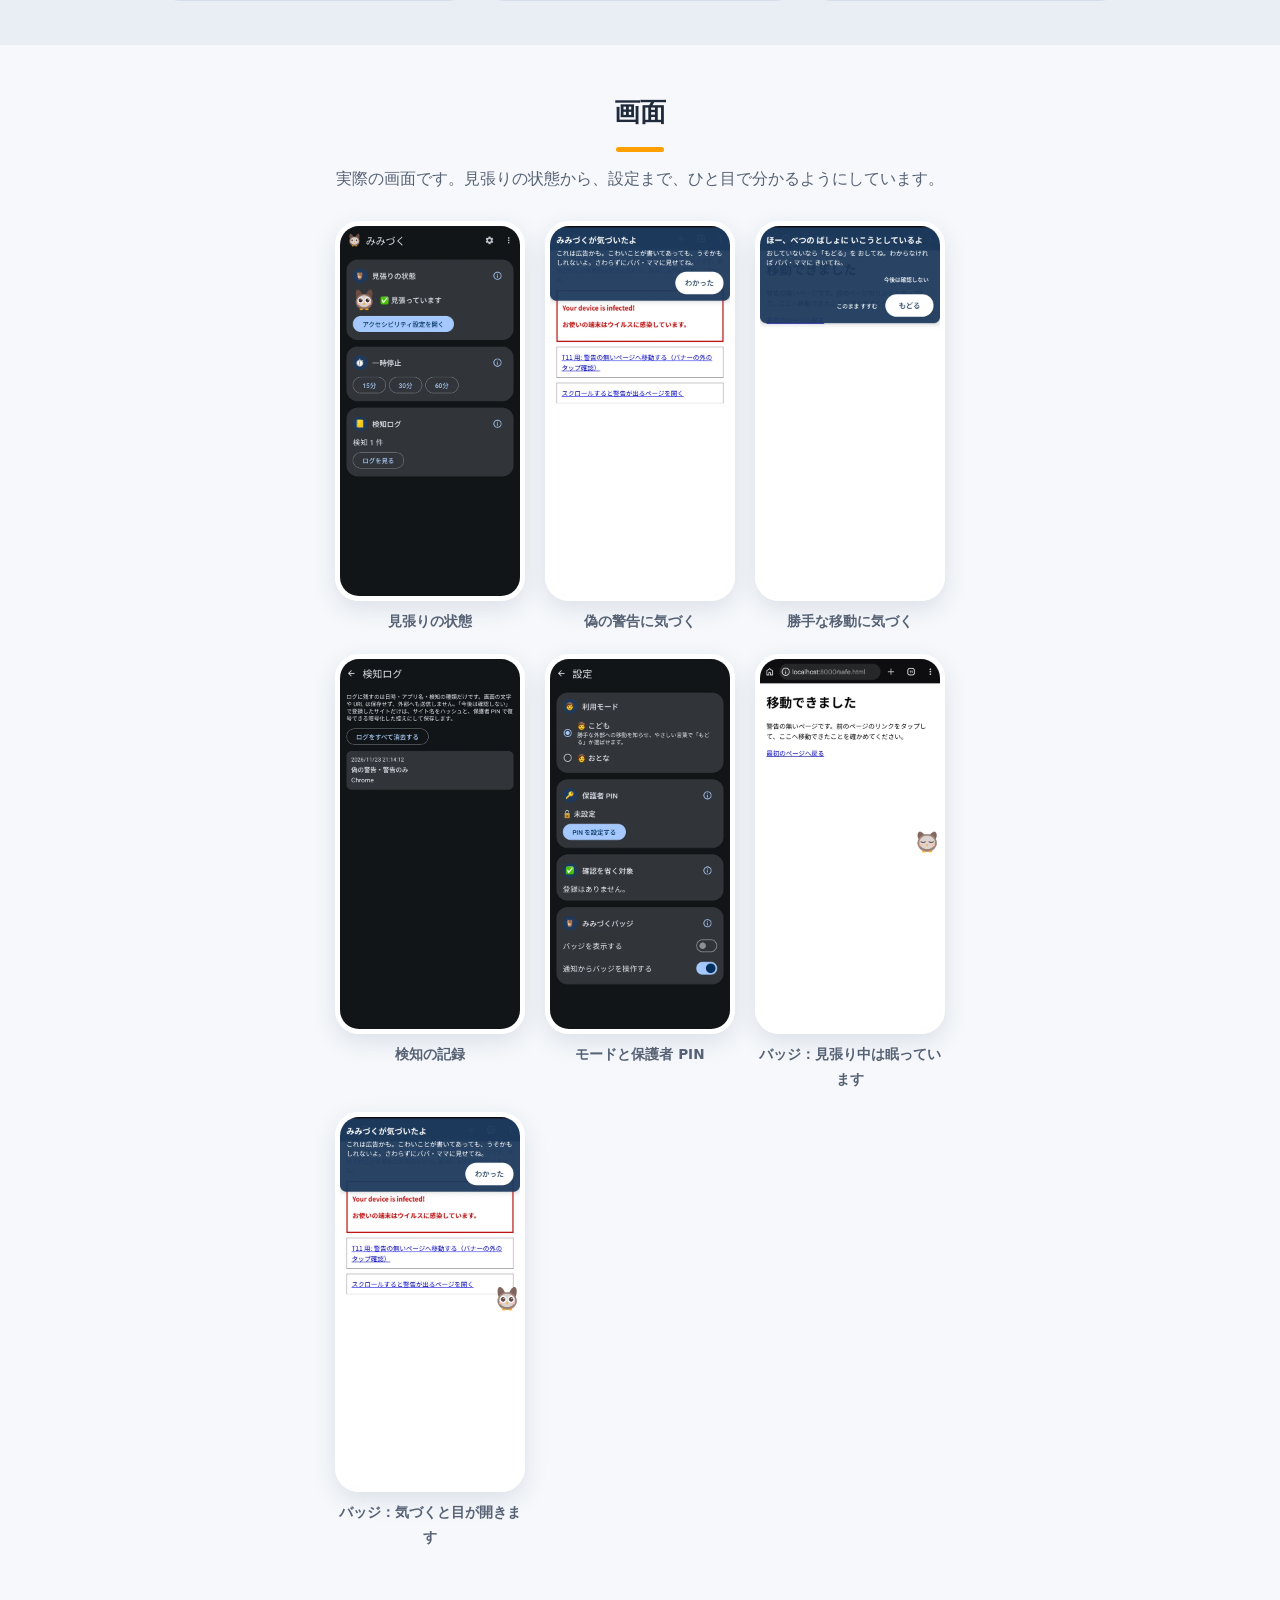
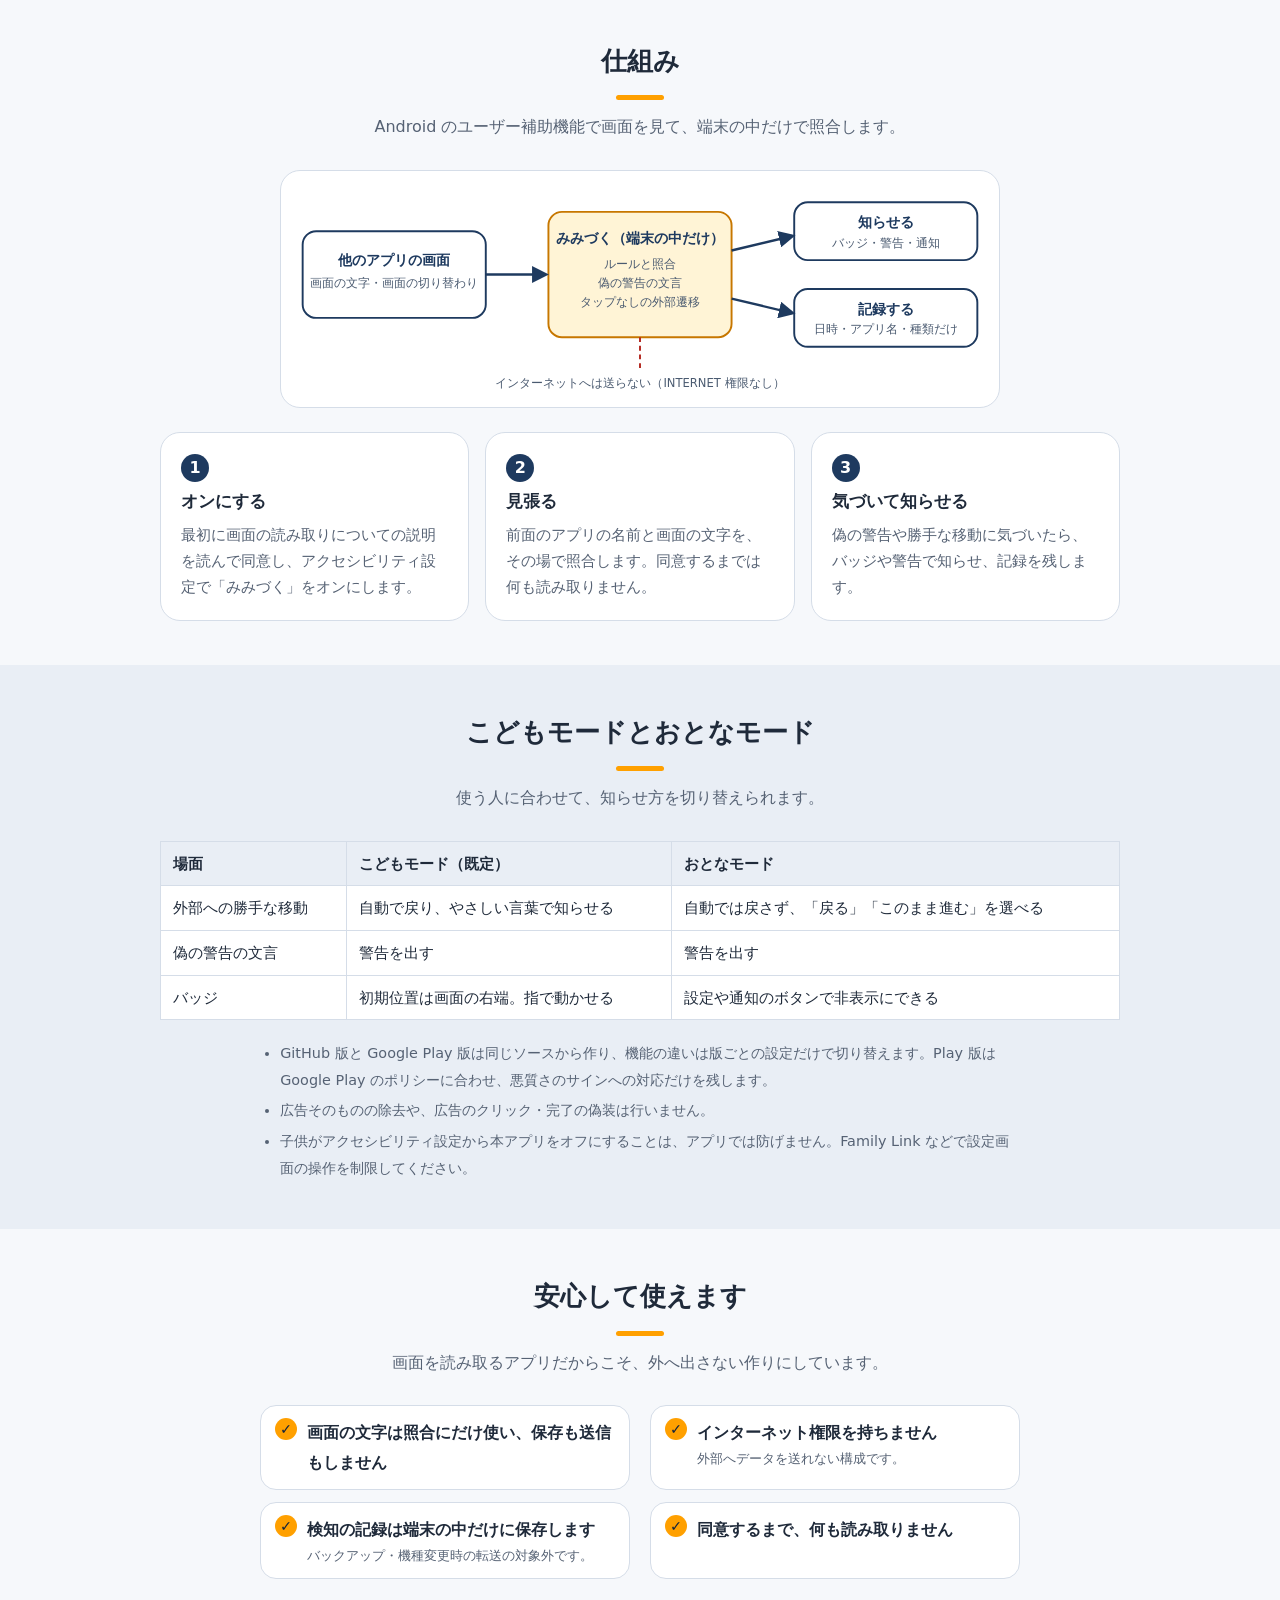
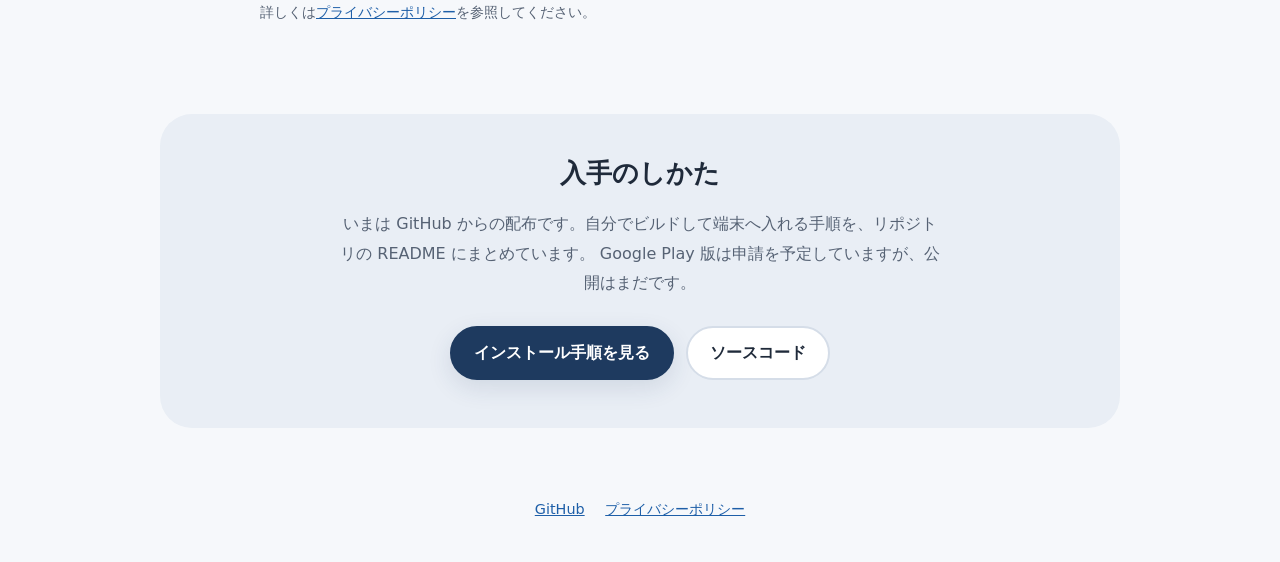
==== commit bb67fa26: "feat: 🖼️ 勝手な外部移動の確認バナーのスクリーンショットを追加 Play 用とサイト用に、ブラウザが勝手に開いたときの確認バナーの画像を 追加した。「はじめに」の画面は最初に必ず見るため撮らな" ====
--- a/site/index.html
+++ b/site/index.html
@@ -136,6 +136,10 @@
             <span>偽の警告に気づく</span>
           </li>
           <li>
+            <img class="shot" src="assets/screenshots/external.webp" alt="ブラウザが勝手に開いたときの確認。「ほー、べつの ばしょに いこうとしているよ」と出て、「もどる」「このまま すすむ」「今後は確認しない」を選べる" width="540" height="1109" loading="lazy">
+            <span>勝手な移動に気づく</span>
+          </li>
+          <li>
             <img class="shot" src="assets/screenshots/log.webp" alt="検知ログの画面。日時と「偽の警告・警告のみ」と、検知したアプリ名が1件並んでいる" width="540" height="1109" loading="lazy">
             <span>検知の記録</span>
           </li>
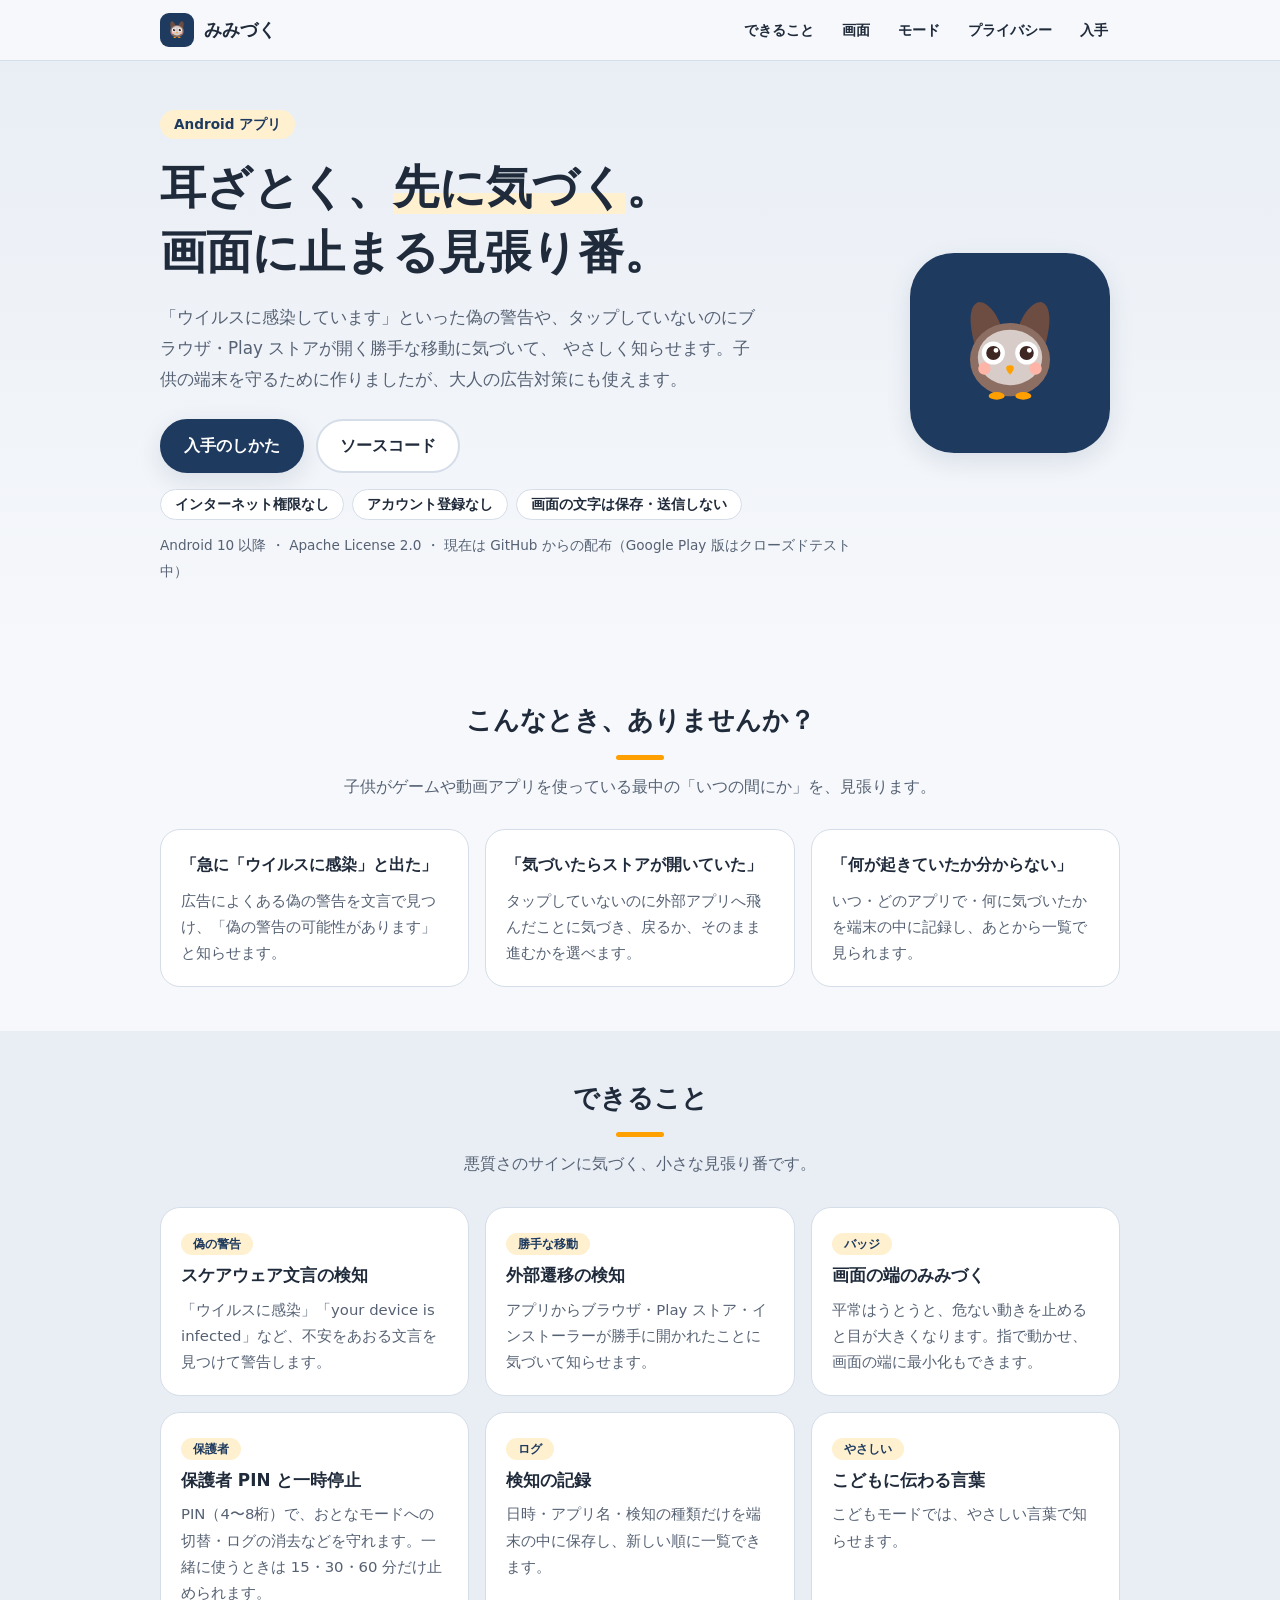
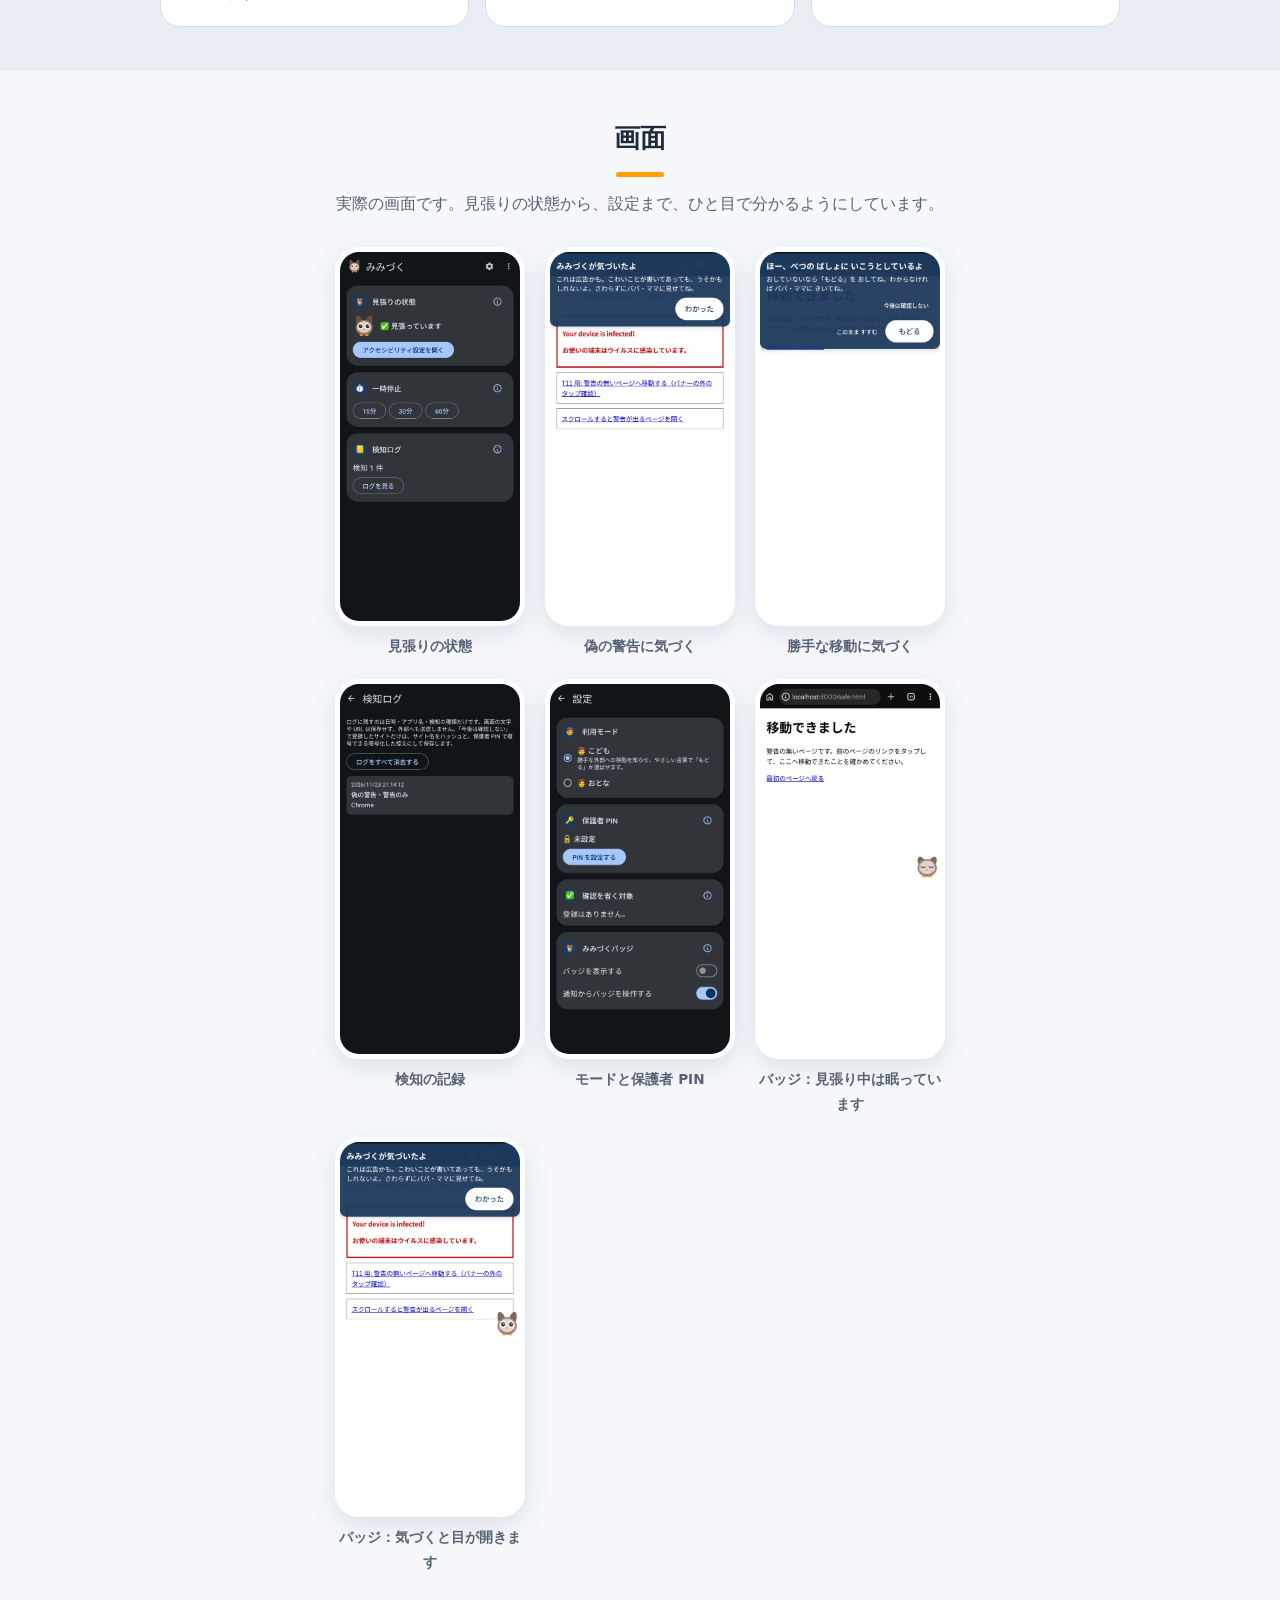
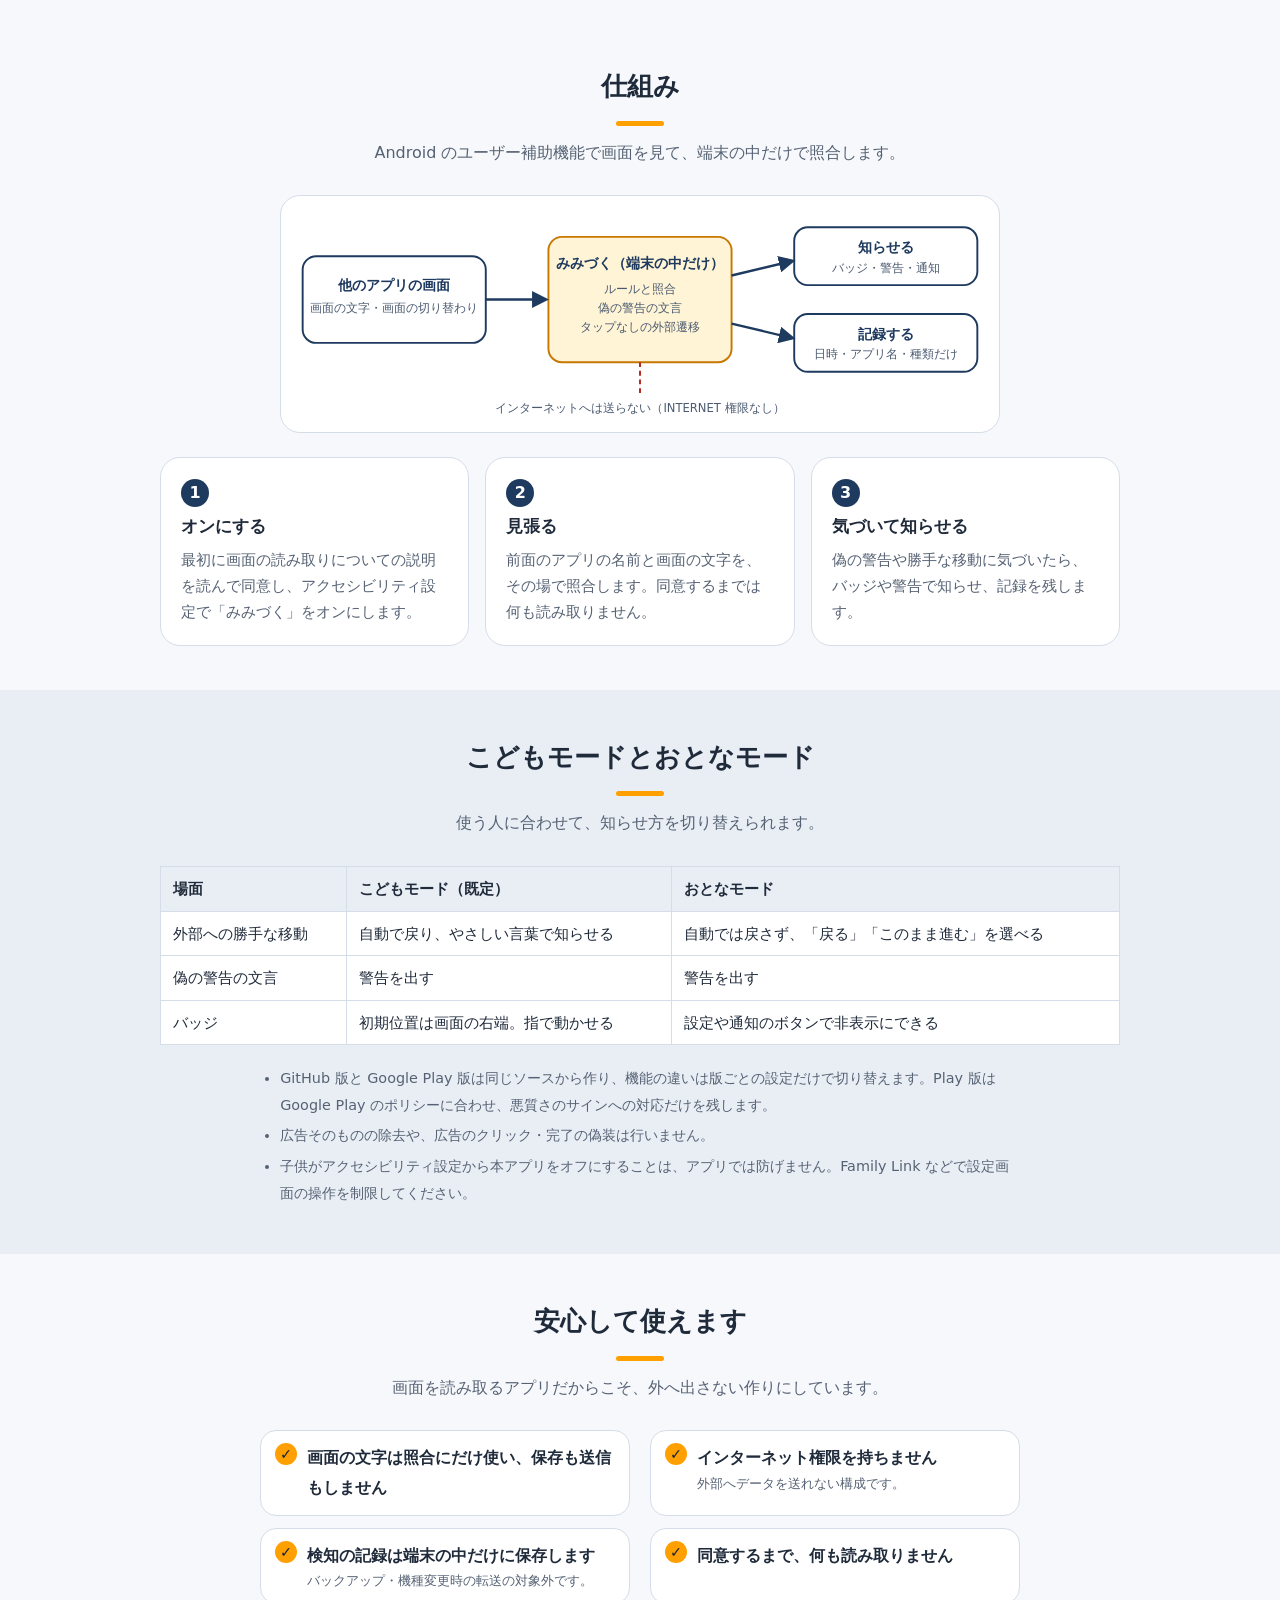
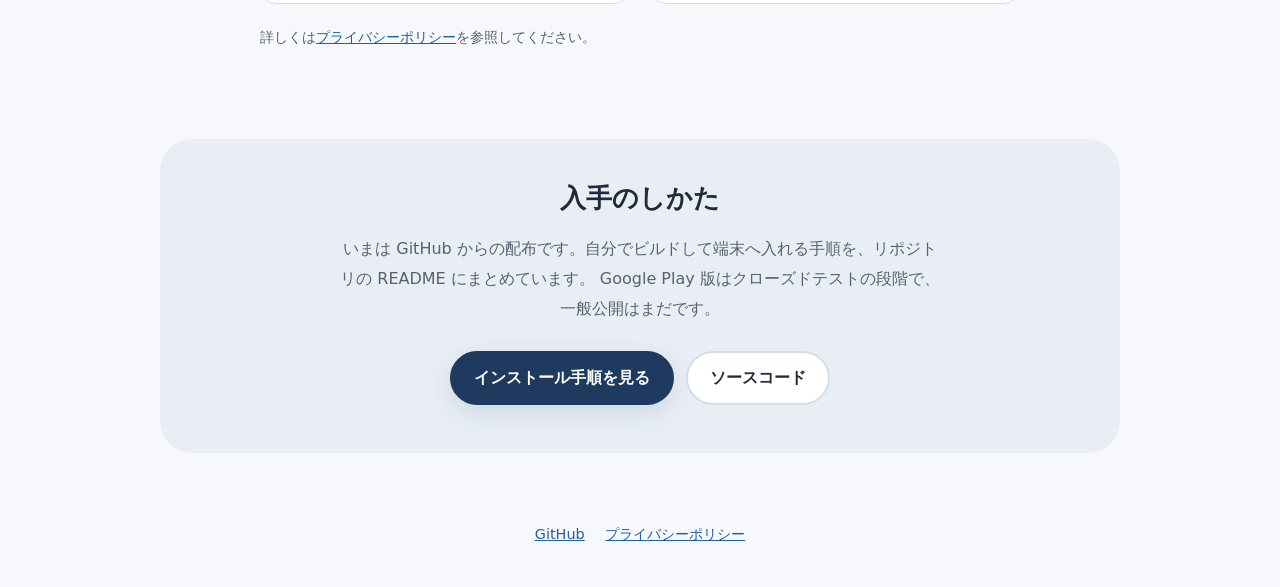
==== commit d4188511: "docs: 📝 配布状況と版の記述を現状へ最新化 対象: ドキュメントの最新化（BACKLOG の起票対象外）  README の前提条件を GitHub 版 v0.1.0 の公開と Play 版のク" ====
--- a/site/index.html
+++ b/site/index.html
@@ -56,7 +56,7 @@
             <li>アカウント登録なし</li>
             <li>画面の文字は保存・送信しない</li>
           </ul>
-          <p class="meta">Android 10 以降 ・ Apache License 2.0 ・ 現在は GitHub からの配布（Google Play 版は申請を予定）</p>
+          <p class="meta">Android 10 以降 ・ Apache License 2.0 ・ 現在は GitHub からの配布（Google Play 版はクローズドテスト中）</p>
         </div>
         <img class="hero-icon" src="assets/icon.svg" alt="みみづくのアイコン。紺の背景に、くちばしの黄色い茶色のみみづく" width="200" height="200">
       </div>
@@ -214,7 +214,7 @@
           <h2>入手のしかた</h2>
           <p class="section-lead">
             いまは GitHub からの配布です。自分でビルドして端末へ入れる手順を、リポジトリの README にまとめています。
-            Google Play 版は申請を予定していますが、公開はまだです。
+            Google Play 版はクローズドテストの段階で、一般公開はまだです。
           </p>
           <div class="actions">
             <a class="button primary" href="https://github.com/filderschoice/mimiduku#インストールサイドロード">インストール手順を見る</a>
